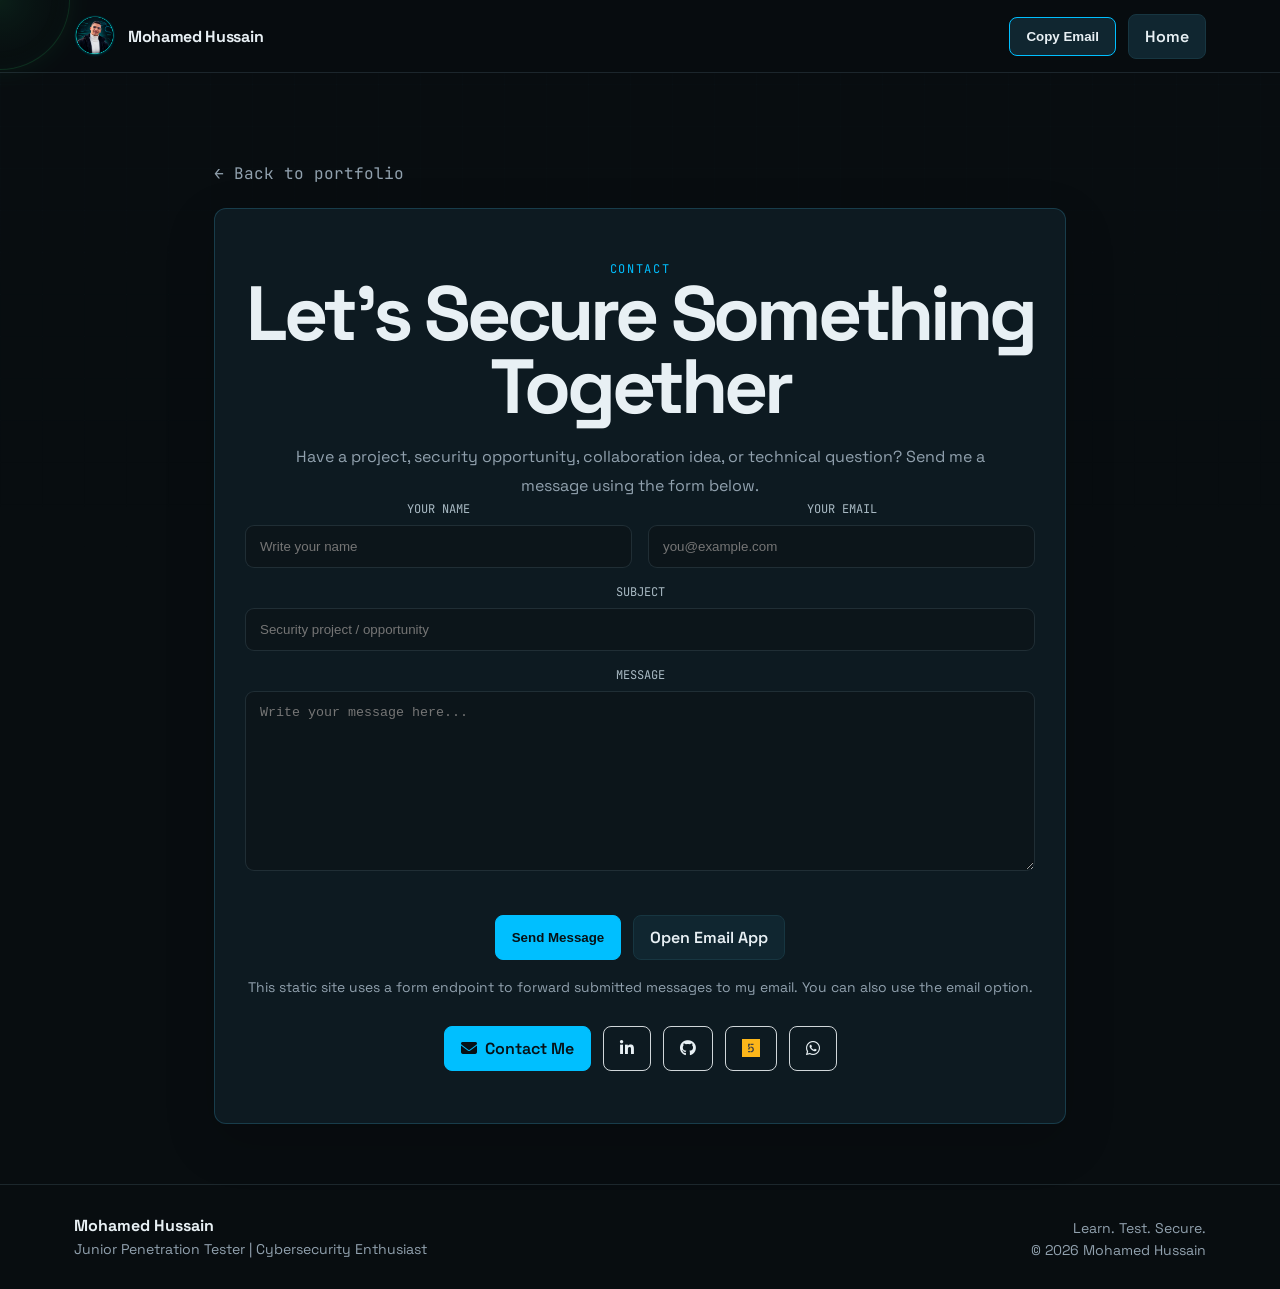
==== contact.html @ 7e2ba920 "Upgrade portfolio content and add some important and great features" ====
<!doctype html>
<html lang="en">
  <head>
    <meta charset="UTF-8" />
    <meta name="viewport" content="width=device-width, initial-scale=1.0" />
    <title>Mohamed Hussain | Contact</title>
    <link rel="preconnect" href="https://fonts.googleapis.com" />
    <link rel="preconnect" href="https://fonts.gstatic.com" crossorigin />
    <link
      href="https://fonts.googleapis.com/css2?family=JetBrains+Mono:wght@400;500;600&family=Space+Grotesk:wght@400;500;600;700&display=swap"
      rel="stylesheet"
    />
    <link
      rel="stylesheet"
      href="https://cdnjs.cloudflare.com/ajax/libs/font-awesome/6.7.2/css/all.min.css"
    />
    <link
      rel="icon"
      type="image/svg+xml"
      href="assets/images/codespaces-svgrepo-com.svg"
    />
    <link rel="stylesheet" href="style.css" />
  </head>
  <body>
    <header class="site-header">
      <nav class="wrap nav">
        <a href="index.html#home" class="brand">
          <div class="logo">
            <img src="assets/images/Portfolio.png" alt="Mohamed Hussain Logo" />
          </div>
          <span class="brand-name">Mohamed Hussain</span>
        </a>
        <!-- <div class="nav-links">
          <a href="index.html#home">Home</a>
          <a href="index.html#about">About</a>
          <a href="index.html#skills">Skills</a>
          <a href="index.html#methodology">Methodology</a>
          <a href="index.html#projects">Projects</a>
          <a href="index.html#labs">Labs</a>
          <a href="index.html#reports">Reports</a>
        </div> -->
        <div class="nav-actions">
          <button
            class="btn btn-primary"
            id="copy-email"
            data-email="mohamed.hussain.pentester@gmail.com"
            type="button"
          >
            Copy Email
          </button>
          <a
            href="index.html#home"
            class="btn btn-secondary"
            aria-label="Return to home page"
          >
            Home
          </a>
          <button
            class="menu-button"
            id="menu-button"
            type="button"
            aria-label="Open navigation menu"
            aria-expanded="false"
          >
            ☰
          </button>
        </div>
      </nav>
      <div class="mobile-menu" id="mobile-menu">
        <div class="wrap">
          <a href="index.html#home">Home</a>
          <a href="index.html#about">About</a>
          <a href="index.html#skills">Skills</a>
          <a href="index.html#methodology">Methodology</a>
          <a href="index.html#projects">Projects</a>
          <a href="index.html#labs">Labs</a>
          <a href="index.html#reports">Reports</a>
        </div>
      </div>
    </header>
    <main>
      <section class="contact-hero">
        <div class="wrap contact-wrap">
          <a class="back-link mono" href="index.html">← Back to portfolio</a>
          <div class="panel contact-panel reveal">
            <p class="eyebrow">Contact</p>
            <h1>Let’s Secure Something Together</h1>
            <p>
              Have a project, security opportunity, collaboration idea, or
              technical question? Send me a message using the form below.
            </p>
            <form
              class="contact-form"
              action="https://formsubmit.co/mohamed.hussain.pentester@gmail.com"
              method="POST"
            >
              <input
                type="hidden"
                name="_subject"
                value="New message from Mohamed Hussain Portfolio"
              />

              <input type="hidden" name="_template" value="table" />

              <input type="hidden" name="_captcha" value="false" />

              <input
                type="hidden"
                name="_next"
                value="https://mohamed-hussain-pentester.github.io/Mohamed-Hussain-Porfolio/thank-you.html"
              />

              <div class="form-row">
                <div class="field">
                  <label for="name">YOUR NAME</label>
                  <input
                    id="name"
                    name="name"
                    type="text"
                    placeholder="Write your name"
                    required
                    autocomplete="name"
                  />
                </div>
                <div class="field">
                  <label for="email">YOUR EMAIL</label>
                  <input
                    id="email"
                    name="email"
                    type="email"
                    placeholder="you@example.com"
                    required
                    autocomplete="email"
                  />
                </div>
              </div>
              <div class="field">
                <label for="subject">SUBJECT</label>
                <input
                  id="subject"
                  name="subject"
                  type="text"
                  placeholder="Security project / opportunity"
                  required
                />
              </div>
              <div class="field">
                <label for="message">MESSAGE</label>
                <textarea
                  id="message"
                  name="message"
                  placeholder="Write your message here..."
                  required
                ></textarea>
              </div>
              <div class="button-row center">
                <button class="btn btn-primary" type="submit">
                  Send Message
                </button>
                <a
                  class="btn btn-secondary"
                  href="mailto:mohamed.hussain.pentester@gmail.com"
                >
                  Open Email App
                </a>
              </div>
              <p class="form-note">
                This static site uses a form endpoint to forward submitted
                messages to my email. You can also use the email option.
              </p>
            </form>
            <div class="button-row center">
              <a
                href="contact.html"
                class="btn btn-primary"
                aria-label="Contact Me"
              >
                <i class="fa-solid fa-envelope"></i> Contact Me
              </a>
              <a
                href="https://www.linkedin.com/in/mohamed-hussain-pentester/"
                target="_blank"
                rel="noopener noreferrer"
                class="btn btn-outline"
                aria-label="LinkedIn"
                title="LinkedIn"
              >
                <i class="fa-brands fa-linkedin-in"></i>
              </a>
              <a
                href="https://github.com/mohamed-hussain-pentester"
                target="_blank"
                rel="noopener noreferrer"
                class="btn btn-outline"
                aria-label="GitHub"
                title="GitHub"
              >
                <i class="fa-brands fa-github"></i>
              </a>
              <a
                href="https://khamsat.com/user/mohamed_hussain_soc"
                target="_blank"
                rel="noopener noreferrer"
                class="btn btn-outline"
                aria-label="Khamsat"
                title="Khamsat"
              >
                <img
                  src="assets/images/khamsat.svg"
                  alt="Khamsat"
                  class="social-icon"
                />
              </a>
              <a
                href="https://wa.me/+201221702558"
                target="_blank"
                rel="noopener noreferrer"
                class="btn btn-outline"
                aria-label="WhatsApp"
                title="WhatsApp"
              >
                <i class="fa-brands fa-whatsapp"></i>
              </a>
            </div>
          </div>
        </div>
      </section>
    </main>
    <footer>
      <div class="wrap footer-content">
        <div>
          <strong>Mohamed Hussain</strong>
          <span>Junior Penetration Tester | Cybersecurity Enthusiast</span>
        </div>
        <div class="footer-right">
          <span>Learn. Test. Secure.</span>
          <span>© 2026 Mohamed Hussain</span>
        </div>
      </div>
    </footer>
    <div class="mouse-glow"></div>
    <div id="toast" class="hidden">Email copied to clipboard</div>
    <script src="script.js"></script>
  </body>
</html>
---- style.css ----
/*===============*
  Start of File
*===============*/

:root {
  --ink: #e8f0f4;
  --muted: #91a1ae;
  --line: rgba(150, 190, 205, 0.15);
  --panel: #10191f;
  --green: #75d5a5;
  --bg: #080d10;
  --bg2: #0b1217;
  --cyan: #00bfff;
  --cyan-dark: #0099cc;
  --dark-bg: #0a0e27;
  --text-light: #e0e0e0;
  --text-muted: #999;

  /* متغيرات الـ PDF والـ CV Viewer */
  --surface: #111827;
  --surface-light: #172033;
  --border: #23304a;
  --text: #f8fafc;
  --accent: #22c55e;
  --accent-hover: #16a34a;
}

* {
  margin: 0;
  padding: 0;
  box-sizing: border-box;
}

html {
  scroll-behavior: smooth;
  scroll-padding-top: 88px;
}

body {
  background: var(--bg);
  color: var(--ink);
  font-family: "Space Grotesk", Arial, Helvetica, sans-serif;
  min-height: 100vh;
  overflow-x: hidden;
}

body::before {
  content: "";
  position: fixed;
  inset: 0;
  pointer-events: none;
  opacity: 0.32;
  background-image:
    linear-gradient(rgba(109, 172, 194, 0.055) 1px, transparent 1px),
    linear-gradient(90deg, rgba(109, 172, 194, 0.055) 1px, transparent 1px);
  background-size: 42px 42px;
  mask-image: linear-gradient(to bottom, black, transparent 75%);
  z-index: -1;
}

a {
  color: inherit;
  text-decoration: none;
}

.wrap {
  width: 100%;
  max-width: 1180px;
  margin: 0 auto;
  padding: 0 24px;
}

.mono {
  font-family: "JetBrains Mono", monospace;
}

.cyan {
  color: var(--cyan);
}

.muted {
  color: var(--muted);
}

/* =================================
   NAVBAR & HEADER
================================= */

.site-header {
  position: sticky;
  top: 0;
  z-index: 1000;
  background: rgba(8, 13, 16, 0.83);
  backdrop-filter: blur(15px);
  border-bottom: 1px solid var(--line);
}

.nav {
  min-height: 72px;
  display: flex;
  align-items: center;
  justify-content: space-between;
  gap: 16px;
}

.brand {
  display: flex;
  align-items: center;
  gap: 12px;
  text-decoration: none;
  white-space: nowrap;
}

.logo {
  width: 42px;
  height: 42px;
  border-radius: 50%;
  overflow: hidden;
  flex-shrink: 0;
}

.logo img {
  width: 100%;
  height: 100%;
  object-fit: cover;
  display: block;
}

.brand-name {
  font-weight: 700;
  letter-spacing: -0.02em;
}

.nav-links {
  display: flex;
  align-items: center;
  gap: 24px;
  color: var(--muted);
  font-size: 0.92rem;
}

.nav-links a {
  text-decoration: none;
  transition: color 0.2s ease;
}

.nav-links a:hover {
  color: var(--cyan);
}

.nav-actions {
  display: flex;
  align-items: center;
  gap: 12px;
}

/* =================================
   BUTTONS
================================= */

.btn {
  display: inline-flex;
  align-items: center;
  justify-content: center;
  gap: 8px;
  border: 1px solid transparent;
  border-radius: 8px;
  padding: 11px 16px;
  text-decoration: none;
  font-weight: 600;
  cursor: pointer;
  transition:
    background 0.2s ease,
    border-color 0.2s ease,
    transform 0.2s ease;
}

.btn:hover {
  transform: translateY(-2px);
}

.btn-primary {
  background: var(--cyan);
  color: #061116;
  border-color: var(--cyan);
}

.btn-primary:hover {
  background: var(--cyan-dark);
}

.btn-secondary {
  background: #102630;
  color: var(--ink);
  border-color: #173641;
}

.btn-outline {
  background: transparent;
  color: var(--ink);
  border-color: #d1d7da;
}

.btn-outline:hover,
.btn-secondary:hover {
  border-color: rgba(72, 199, 242, 0.6);
}

/* =================================
   MOBILE MENUS (Including all possible class names)
================================= */

.menu-button,
.mobile-menu-button {
  display: none;
  background: transparent;
  color: var(--ink);
  border: 1px solid #33434b;
  border-radius: 8px;
  padding: 8px 11px;
  font-size: 18px;
  cursor: pointer;
}

.mobile-menu {
  display: none;
  border-top: 1px solid var(--line);
  background: var(--surface);
}

.mobile-menu.open {
  display: block;
}

.mobile-menu .wrap {
  display: grid;
  gap: 12px;
  padding: 14px 24px 18px;
}

.mobile-menu-inner {
  padding: 15px 0;
  display: flex;
  flex-direction: column;
  gap: 4px;
}

.mobile-menu a,
.mobile-menu-inner a {
  text-decoration: none;
  color: var(--muted);
  padding: 12px;
  border-radius: 8px;
}

.mobile-menu a:hover,
.mobile-menu-inner a:hover {
  background: var(--surface-light);
  color: var(--text);
}

/* =================================
   CV TOOLBAR & PDF VIEWER
================================= */

.cv-toolbar {
  min-height: 70px;
  padding: 12px 20px;
  display: flex;
  align-items: center;
  justify-content: center;
  gap: 10px;
  border-bottom: 1px solid var(--border);
  background: var(--bg);
  position: sticky;
  top: 72px;
  z-index: 900;
}

.viewer-container {
  width: 100%;
  min-height: calc(100vh - 142px);
  padding: 30px 20px;
  display: flex;
  justify-content: center;
  overflow-y: auto;
}

#pdf-container {
  width: 100%;
  max-width: 950px;
  display: flex;
  flex-direction: column;
  align-items: center;
  gap: 25px;
}

.pdf-page {
  background: white;
  max-width: 100%;
  height: auto;
  display: block;
  box-shadow:
    0 10px 30px rgba(0, 0, 0, 0.35),
    0 2px 8px rgba(0, 0, 0, 0.2);
}

/* =================================
   LOADING & ERROR STATES
================================= */

#loading {
  color: var(--muted);
  margin-top: 60px;
  font-size: 16px;
}

#error {
  display: none;
  max-width: 600px;
  margin: 60px auto;
  padding: 25px;
  border: 1px solid #7f1d1d;
  border-radius: 12px;
  background: #1f1111;
  text-align: center;
  line-height: 1.7;
}

#error strong {
  display: block;
  margin-bottom: 8px;
}

/* =================================
   HERO & SECTIONS
================================= */

.hero {
  padding-top: 60px;
  padding-bottom: 92px;
}

.hero-grid {
  display: grid;
  grid-template-columns: 1.08fr 0.92fr;
  gap: 52px;
  align-items: center;
}

.eyebrow {
  color: var(--cyan);
  letter-spacing: 0.14em;
  text-transform: uppercase;
  font-family: "JetBrains Mono", monospace;
  font-size: 0.75rem;
}

h1,
h2,
h3,
p {
  margin-top: 0;
}

h1 {
  font-size: clamp(3rem, 6vw, 5.4rem);
  line-height: 0.95;
  letter-spacing: -0.055em;
  margin-bottom: 20px;
}

h2 {
  font-size: clamp(2rem, 4vw, 3rem);
  line-height: 1;
  letter-spacing: -0.045em;
  margin: 10px 0 22px;
}

h3 {
  font-size: 1.18rem;
  margin-bottom: 11px;
}

.hero-title {
  font-size: 1.55rem;
  font-weight: 600;
  color: var(--cyan);
  margin-bottom: 14px;
}

.hero-specialty {
  font-family: "JetBrains Mono", monospace;
  color: #dce5ea;
  line-height: 1.65;
  max-width: 700px;
}

.hero-description {
  max-width: 700px;
  color: var(--muted);
  font-size: 1.08rem;
  line-height: 1.8;
  margin-bottom: 30px;
}

.button-row {
  display: flex;
  flex-wrap: wrap;
  gap: 12px;
}

.button-row.center {
  justify-content: center;
}

/* =================================
   TERMINAL
================================= */

.terminal {
  background: linear-gradient(
    145deg,
    rgba(18, 29, 36, 0.94),
    rgba(11, 18, 23, 0.86)
  );
  border: 1px solid var(--line);
  box-shadow: 0 18px 50px rgba(0, 0, 0, 0.18);
  border-radius: 16px;
  overflow: hidden;
}

.terminal-top {
  padding: 15px 18px;
  border-bottom: 1px solid var(--line);
  display: flex;
  justify-content: space-between;
  align-items: center;
  color: #8fa0ad;
  font:
    12px "JetBrains Mono",
    monospace;
}

.window-dots {
  display: flex;
  gap: 8px;
}

.window-dots span {
  width: 10px;
  height: 10px;
  border-radius: 50%;
  display: block;
}

.window-dots span:nth-child(1) {
  background: #d76363;
}
.window-dots span:nth-child(2) {
  background: #d7bd3f;
}
.window-dots span:nth-child(3) {
  background: #56b676;
}

.terminal-body {
  position: relative;

  background:
    radial-gradient(circle at 50% 0%, rgba(34, 197, 94, 0.06), transparent 45%),
    #070b12;

  border-top: 1px solid rgba(148, 163, 184, 0.08);

  overflow: hidden;
}

/* =========================================
   TERMINAL SCREEN
========================================= */

.terminal-screen {
  position: relative;

  min-height: 330px;

  padding: 22px 24px;

  font-family: "JetBrains Mono", "Fira Code", Consolas, monospace;

  font-size: 13px;

  line-height: 1.8;

  overflow: hidden;
}

/* =========================================
   SCANLINES
========================================= */

.terminal-screen::before {
  content: "";

  position: absolute;

  inset: 0;

  pointer-events: none;

  background: repeating-linear-gradient(
    to bottom,
    transparent 0px,
    transparent 3px,
    rgba(255, 255, 255, 0.012) 4px
  );

  opacity: 0.35;
}

/* =========================================
   SUBTLE TERMINAL GLOW
========================================= */

.terminal-screen::after {
  content: "";

  position: absolute;

  width: 250px;
  height: 250px;

  top: -150px;
  left: 50%;

  transform: translateX(-50%);

  background: rgba(34, 197, 94, 0.06);

  filter: blur(70px);

  pointer-events: none;
}

/* =========================================
   TERMINAL LINE
========================================= */

.terminal-line {
  position: relative;

  z-index: 2;

  display: flex;

  align-items: flex-start;

  flex-wrap: wrap;

  min-height: 26px;

  margin-bottom: 5px;
}

/* =========================================
   PROMPT
========================================= */

.prompt {
  color: #22c55e;

  font-weight: 600;

  margin-right: 9px;

  white-space: nowrap;
}

/* =========================================
   COMMAND
========================================= */

.typing-text {
  color: #67e8f9;

  font-weight: 500;

  letter-spacing: 0.1px;
}

/* =========================================
   TYPING CURSOR
========================================= */

.typing-cursor {
  color: #22c55e;

  margin-left: 3px;

  font-weight: 700;

  animation: cursorBlink 0.8s steps(1) infinite;
}

@keyframes cursorBlink {
  0%,
  50% {
    opacity: 1;
  }

  51%,
  100% {
    opacity: 0;
  }
}

/* =========================================
   OUTPUT
========================================= */

.terminal-output {
  position: relative;

  z-index: 2;

  color: #cbd5e1;

  margin: 0 0 14px 0;

  padding-left: 0;

  white-space: pre-wrap;

  opacity: 0;

  transform: translateY(4px);

  animation: outputAppear 0.35s ease forwards;
}

@keyframes outputAppear {
  from {
    opacity: 0;
    transform: translateY(4px);
  }

  to {
    opacity: 1;
    transform: translateY(0);
  }
}

/* =========================================
   OUTPUT SUCCESS
========================================= */

.output-success {
  color: #86efac;
}

/* =========================================
   OUTPUT INFO
========================================= */

.output-info {
  color: #94a3b8;
}

/* =========================================
   OUTPUT WARNING
========================================= */

.output-warning {
  color: #facc15;
}

/* =========================================
   SECURITY TAGS
========================================= */

.terminal-tag {
  display: inline-block;

  padding: 2px 8px;

  margin: 2px 5px 2px 0;

  border: 1px solid rgba(34, 197, 94, 0.25);

  border-radius: 5px;

  background: rgba(34, 197, 94, 0.05);

  color: #86efac;

  font-size: 12px;
}

/* =========================================
   TERMINAL SEPARATOR
========================================= */

.terminal-separator {
  position: relative;

  z-index: 2;

  height: 1px;

  margin: 10px 0 13px;

  background: linear-gradient(
    90deg,
    transparent,
    rgba(148, 163, 184, 0.15),
    transparent
  );
}

/* =========================================
   STATUS
========================================= */

.terminal-status {
  display: flex;

  align-items: center;

  gap: 12px;

  color: #94a3b8;
}

.terminal-status-label {
  color: #64748b;

  font-size: 12px;

  letter-spacing: 1px;
}

.terminal-status-value {
  display: inline-flex;

  align-items: center;

  gap: 7px;

  color: #86efac;

  font-size: 12px;
}

.terminal-status-value::before {
  content: "";

  width: 7px;
  height: 7px;

  border-radius: 50%;

  background: #22c55e;

  box-shadow: 0 0 8px rgba(34, 197, 94, 0.8);

  animation: statusPulse 1.6s ease-in-out infinite;
}

@keyframes statusPulse {
  0%,
  100% {
    opacity: 1;
    transform: scale(1);
  }

  50% {
    opacity: 0.45;
    transform: scale(0.8);
  }
}

/* =========================================
   COMMAND READY
========================================= */

.terminal-ready {
  color: #22c55e;

  animation: readyAppear 0.4s ease forwards;
}

@keyframes readyAppear {
  from {
    opacity: 0;
  }

  to {
    opacity: 1;
  }
}

/* =========================================
   MOBILE
========================================= */

@media (max-width: 700px) {
  .terminal-screen {
    padding: 18px 15px;

    font-size: 12px;

    line-height: 1.7;
  }

  .prompt {
    margin-right: 6px;
  }
}

/* =================================
   STATS & SECTIONS
================================= */

.quick-stats {
  border-top: 1px solid var(--line);
  border-bottom: 1px solid var(--line);
  background: rgba(11, 18, 23, 0.8);
}

.stats-grid {
  display: grid;
  grid-template-columns: repeat(4, 1fr);
}

.stats-grid div {
  padding: 28px 0 28px 20px;
  border-right: 1px solid var(--line);
}

.stats-grid div:first-child {
  padding-left: 0;
}

.stats-grid div:last-child {
  border-right: 0;
}

.stats-grid strong,
.stats-grid span {
  display: block;
}

.stats-grid strong {
  margin-bottom: 4px;
}

.stats-grid span {
  font:
    13px "JetBrains Mono",
    monospace;
  color: var(--muted);
}

.section {
  padding: 70px 0;
  border-top: 1px solid var(--line);
  scroll-margin-top: -15px;
}

.section-muted {
  background: rgba(11, 18, 23, 0.7);
}

.two-column {
  display: grid;
  grid-template-columns: 0.85fr 1.15fr;
  gap: 56px;
}

.large-copy {
  color: var(--muted);
  font-size: 1.05rem;
  line-height: 1.85;
}

.panel {
  background: linear-gradient(
    145deg,
    rgba(18, 29, 36, 0.94),
    rgba(11, 18, 23, 0.86)
  );
  border: 1px solid var(--line);
  box-shadow: 0 18px 50px rgba(0, 0, 0, 0.18);
  border-radius: 12px;
}

.card {
  transition:
    transform 0.28s ease,
    border-color 0.28s ease,
    box-shadow 0.28s ease;
  padding: 24px;
}

.card:hover {
  transform: translateY(-5px);
  border-color: rgba(72, 199, 242, 0.48);
  box-shadow: 0 20px 45px rgba(0, 0, 0, 0.23);
}

.cycle {
  margin-top: 26px;
  padding: 20px;
}

.cycle p:last-child {
  margin-bottom: 0;
}
/* =================================
  Certificate CARDS 
================================= */
.cards {
  display: grid;
  gap: 16px;
}

.cards.two {
  grid-template-columns: repeat(2, 1fr);
}

.cards.three {
  grid-template-columns: repeat(3, 1fr);
}

.cards.four {
  grid-template-columns: repeat(4, 1fr);
}

.card p {
  color: var(--muted);
  line-height: 1.7;
  font-size: 0.94rem;
}

.icon {
  font-size: 1.5rem;
  color: var(--cyan);
  margin-bottom: 18px;
}

.section-intro {
  margin-bottom: 34px;
}

.section-intro.max {
  max-width: 760px;
}

.section-head {
  display: flex;
  align-items: flex-end;
  justify-content: space-between;
  gap: 22px;
  margin-bottom: 34px;
}

.filters {
  display: flex;
  flex-wrap: wrap;
  gap: 8px;
}

.filter {
  background: transparent;
  color: var(--muted);
  border: 1px solid #33434b;
  border-radius: 7px;
  padding: 9px 12px;
  cursor: pointer;
}

.filter.active {
  color: #061116;
  background: var(--cyan);
  border-color: var(--cyan);
}

.skill-card h3 {
  color: var(--cyan);
}

.skill-card p {
  min-height: 76px;
}

.method-grid {
  display: grid;
  grid-template-columns: repeat(4, 1fr);
  gap: 16px;
}

.method-step {
  position: relative;
  padding: 20px;
}

.method-step span {
  font:
    12px "JetBrains Mono",
    monospace;
  color: var(--cyan);
}

.method-step h3 {
  margin-top: 10px;
}

.method-step p {
  color: var(--muted);
  font-size: 0.9rem;
  line-height: 1.6;
  margin-bottom: 0;
}

.method-flow {
  color: #b9e7f7;
  text-align: center;
  margin: 28px 0 0;
}

.project-meta {
  display: flex;
  justify-content: space-between;
  gap: 16px;
  font:
    12px "JetBrains Mono",
    monospace;
  color: var(--cyan);
  margin-bottom: 20px;
}

.tag {
  border: 1px solid rgba(214, 173, 70, 0.4);
  color: #f1d38b;
  border-radius: 999px;
  padding: 5px 9px;
}

.blue-tag {
  border-color: rgba(90, 155, 255, 0.4);
  color: #9fc4ff;
}

.project h3 {
  font-size: 1.3rem;
}

.project-problem {
  color: #d7f1fb !important;
}

.tech {
  color: #c8d5db !important;
  font-size: 0.82rem !important;
  margin-top: 18px;
}

.path {
  color: #d8e2e7;
  line-height: 1.8;
}

.tagline {
  color: #f1d38b;
}

.certificate-card .button-row {
  margin-top: 12px;
}

.disabled-link {
  opacity: 0.48;
  cursor: not-allowed;
}

/* =================================
   CONTACT & FOOTER
================================= */

.contact-panel {
  text-align: center;
  padding: 52px 30px;
  background: #0d1a21;
  border-color: rgba(72, 199, 242, 0.2);
}

.contact-panel > p:not(.eyebrow) {
  max-width: 720px;
  margin: 0 auto;
  color: var(--muted);
  line-height: 1.8;
}

.contact-panel .button-row {
  margin-top: 28px;
}

footer {
  border-top: 1px solid var(--line);
  padding: 30px 0;
}

.footer-content {
  display: flex;
  justify-content: space-between;
  gap: 24px;
  align-items: center;
}

.footer-content strong,
.footer-content span {
  display: block;
}

.footer-content span {
  color: var(--muted);
  font-size: 0.88rem;
  margin-top: 4px;
}

.footer-right {
  text-align: right;
}

/* =================================
   REVEAL & MODAL & TOAST
================================= */

.reveal {
  opacity: 0;
  transform: translateY(18px);
  transition:
    opacity 0.65s ease,
    transform 0.65s ease;
}

.reveal.visible {
  opacity: 1;
  transform: none;
}

.modal {
  position: fixed;
  inset: 0;
  display: none;
  z-index: 100;
}

.modal.open {
  display: block;
}

.modal-backdrop {
  position: absolute;
  inset: 0;
  background: rgba(0, 0, 0, 0.76);
}

.modal-dialog {
  position: absolute;
  inset: 5% 5%;
  background: #0b1217;
  border: 1px solid var(--line);
  border-radius: 14px;
  overflow: hidden;
  box-shadow: 0 24px 80px rgba(0, 0, 0, 0.4);
}

.modal-dialog iframe {
  width: 100%;
  height: 100%;
  border: 0;
  background: white;
}

.modal-close {
  position: absolute;
  top: 10px;
  right: 12px;
  z-index: 2;
  border: 1px solid #41515a;
  background: #10191f;
  color: white;
  border-radius: 8px;
  width: 38px;
  height: 38px;
  font-size: 25px;
  cursor: pointer;
}

.modal-cert-img {
  width: 100%;
  height: auto;
  max-width: 100%;
  max-height: 80vh;
  object-fit: contain;
  display: block;
  margin: 0 auto;
}

.modal-content {
  overflow: hidden !important;
  max-width: 85vw;
  max-height: 85vh;
  display: flex;
  justify-content: center;
  align-items: center;
}

#toast {
  position: fixed;
  bottom: 2rem;
  left: 50%;
  transform: translateX(-50%);
  z-index: 1000;
  background-color: #102630;
  color: #67e8f9;
  font-size: 0.9rem;
  font-weight: 500;
  padding: 0.75rem 1.5rem;
  border-radius: 9px;
  border: 1px solid rgba(103, 232, 249, 0.4);
  box-shadow: 0 10px 25px -5px rgba(0, 0, 0, 0.5);
  transition: opacity 0.3s ease-in-out;
}

.hidden {
  display: none !important;
}

/* =================================
   CONTACT FORM & EXTRAS
================================= */

.contact-hero {
  padding: 90px 0 60px;
}

.contact-wrap {
  max-width: 900px;
  margin: auto;
}

.contact-form {
  display: grid;
  gap: 16px;
}

.form-row {
  display: grid;
  grid-template-columns: 1fr 1fr;
  gap: 16px;
}

.field {
  display: grid;
  gap: 8px;
}

.field label {
  font:
    12px "JetBrains Mono",
    monospace;
  color: #a9bac4;
}

.field input,
.field textarea {
  width: 100%;
  background: #0c151a;
  color: var(--ink);
  border: 1px solid var(--line);
  border-radius: 9px;
  padding: 13px 14px;
  outline: none;
}

.field input:focus,
.field textarea:focus {
  border-color: rgba(72, 199, 242, 0.7);
  box-shadow: 0 0 0 3px rgba(72, 199, 242, 0.08);
}

.field textarea {
  min-height: 180px;
  resize: vertical;
}

.form-note {
  color: var(--muted);
  font-size: 0.87rem;
  line-height: 1.6;
}

.contact-links {
  display: flex;
  justify-content: center;
  gap: 12px;
  flex-wrap: wrap;
  margin-top: 22px;
}

.back-link {
  display: inline-flex;
  gap: 8px;
  align-items: center;
  text-decoration: none;
  color: var(--muted);
  margin-bottom: 24px;
}

.back-link:hover {
  color: var(--cyan);
}

.cmd-line {
  display: flex;
  gap: 8px;
  margin-bottom: 4px;
}

.prompt {
  color: #a0aec0;
  font-weight: 600;
}

.cmd-output {
  color: #e2e8f0;
  margin-bottom: 12px;
  padding-left: 8px;
}

.focus-list {
  display: flex;
  flex-wrap: wrap;
  gap: 8px;
  margin: 10px 0;
}

.focus-list .tag {
  background: rgba(255, 255, 255, 0.05);
  border: 1px solid rgba(255, 255, 255, 0.1);
  border-radius: 4px;
  padding: 4px 8px;
  font-size: 0.8rem;
  color: #64ffda;
}

.cursor {
  display: inline-block;
  background-color: #64ffda;
  width: 8px;
  animation: blink 1s infinite;
}

@keyframes blink {
  0%,
  100% {
    opacity: 1;
  }
  50% {
    opacity: 0;
  }
}

.pulse-green i {
  display: inline-block;
  width: 8px;
  height: 8px;
  background-color: #10b981;
  border-radius: 50%;
  box-shadow: 0 0 8px #10b981;
  margin-right: 6px;
}

/* =================================
   THANK YOU PAGE
================================= */

.thank-you-page {
  min-height: 100vh;
  display: flex;
  justify-content: center;
  align-items: center;
  padding: 20px;
  background: #0a0a0f;
}

.thank-you-card {
  width: 100%;
  max-width: 600px;
  padding: 50px 40px;
  text-align: center;
  background: rgba(15, 15, 25, 0.95);
  border: 1px solid rgba(0, 255, 200, 0.25);
  border-radius: 16px;
  box-shadow:
    0 0 30px rgba(0, 255, 200, 0.08),
    inset 0 0 30px rgba(0, 255, 200, 0.02);
  backdrop-filter: blur(10px);
}

.success-icon {
  width: 80px;
  height: 80px;
  margin: 0 auto 25px;
  display: flex;
  align-items: center;
  justify-content: center;
  border: 2px solid #00ffc8;
  border-radius: 50%;
  color: #00ffc8;
  font-size: 42px;
  font-weight: bold;
  box-shadow:
    0 0 15px rgba(0, 255, 200, 0.25),
    0 0 40px rgba(0, 255, 200, 0.08);
}

.thank-you-card h1 {
  margin-bottom: 15px;
  color: #ffffff;
  font-size: 32px;
  font-weight: 700;
}

.thank-you-card p {
  margin: 10px 0;
  color: #a0a0b0;
  font-size: 16px;
  line-height: 1.7;
}

.redirect-text {
  margin-top: 25px !important;
  color: #777785 !important;
  font-size: 14px !important;
}

#countdown {
  color: #00ffc8;
  font-weight: 700;
}

.back-btn {
  display: inline-block;
  margin-top: 25px;
  padding: 12px 25px;
  color: #00ffc8;
  text-decoration: none;
  border: 1px solid #00ffc8;
  border-radius: 8px;
  transition: all 0.3s ease;
}

.back-btn:hover {
  background: #00ffc8;
  color: #0a0a0f;
  box-shadow: 0 0 20px rgba(0, 255, 200, 0.3);
}

/* =================================
   PROFILE IMAGE CONTAINER
================================= */

.profile-image-container {
  display: flex;
  align-items: center;
  justify-content: center;
  grid-column: 1 / 2;
  order: -1;
}

.image-frame {
  position: relative;
  width: 100%;
  max-width: 350px;
  aspect-ratio: 1 / 1.2;
  padding: 2px;
  background: linear-gradient(135deg, var(--cyan), var(--cyan-dark));
  clip-path: polygon(
    0% 10%,
    10% 0%,
    90% 0%,
    100% 10%,
    100% 90%,
    90% 100%,
    10% 100%,
    0% 90%
  );
}

.profile-img {
  width: 100%;
  height: 100%;
  object-fit: cover;
  display: block;
  background: var(--dark-bg);
  clip-path: polygon(
    0% 10%,
    10% 0%,
    90% 0%,
    100% 10%,
    100% 90%,
    90% 100%,
    10% 100%,
    0% 90%
  );
}

.frame-label {
  position: absolute;
  bottom: -40px;
  left: 0;
  font-size: 0.75rem;
  letter-spacing: 2px;
  color: var(--cyan);
  text-transform: uppercase;
  font-family: "Courier New", monospace;
}

/* =================================
   MEDIA QUERIES (RESPONSIVE)
================================= */

@media (max-width: 1000px) {
  .nav-links {
    display: none;
  }
  .menu-button,
  .mobile-menu-button {
    display: block;
  }
  .nav-cta {
    display: none;
  }
  .hero-grid,
  .two-column {
    grid-template-columns: 1fr;
  }
  .cards.four {
    grid-template-columns: repeat(2, 1fr);
  }
  .method-grid {
    grid-template-columns: repeat(2, 1fr);
  }
}

@media (max-width: 768px) {
  .profile-image-container {
    grid-column: 1 / 2;
    max-width: 250px;
    margin: 0 auto 2rem;
  }
}

@media (max-width: 700px) {
  .wrap {
    padding-left: 16px;
    padding-right: 16px;
  }
  .hero {
    padding-top: 72px;
    padding-bottom: 66px;
  }
  .hero-grid {
    gap: 34px;
  }
  .hero-description {
    font-size: 1rem;
  }
  .terminal-body {
    padding: 20px;
  }
  .stats-grid {
    grid-template-columns: repeat(2, 1fr);
  }
  .stats-grid div {
    padding: 20px 14px;
  }
  .stats-grid div:nth-child(2) {
    border-right: 0;
  }
  .stats-grid div:nth-child(-n + 2) {
    border-bottom: 1px solid var(--line);
  }
  .cards.two,
  .cards.three,
  .cards.four,
  .method-grid {
    grid-template-columns: 1fr;
  }
  .section {
    padding: 72px 0;
  }
  .section-head {
    align-items: flex-start;
    flex-direction: column;
  }
  .footer-content {
    flex-direction: column;
    text-align: center;
  }
  .footer-right {
    text-align: center;
  }
  .brand-name {
    display: none;
  }
  .form-row {
    grid-template-columns: 1fr;
  }
  .modal-dialog {
    inset: 3% 2%;
  }
  .contact-hero {
    padding-top: 64px;
  }
}

@media (max-width: 650px) {
  .wrap {
    width: min(100% - 24px, 1180px);
  }
  .nav {
    min-height: 64px;
  }
  .logo {
    width: 40px;
    height: 40px;
  }
  .nav-actions {
    gap: 7px;
  }
  .nav-actions .btn {
    padding: 8px 11px;
    font-size: 12px;
  }
  .cv-toolbar {
    top: 64px;
    padding: 10px;
    flex-wrap: wrap;
  }
  .viewer-container {
    padding: 15px 7px;
  }
  #pdf-container {
    gap: 15px;
  }
}

@media print {
  body {
    background: #fff;
    color: #111827;
  }
  .site-header,
  footer,
  .filters,
  .button-row,
  .modal,
  .cv-toolbar,
  #loading,
  #error {
    display: none !important;
  }
  body::before {
    display: none;
  }
  .wrap {
    max-width: none;
  }
  .section {
    padding: 28px 0;
    border-color: #d1d5db;
  }
  .panel,
  .terminal,
  .contact-panel {
    background: #fff;
    color: #111827;
    border-color: #d1d5db;
    box-shadow: none;
  }
  .muted,
  .large-copy,
  .card p,
  .hero-description,
  .hero-specialty,
  .stats-grid span {
    color: #374151 !important;
  }
  .reveal {
    opacity: 1 !important;
    transform: none !important;
  }
  .viewer-container {
    padding: 0;
    display: block;
  }
  #pdf-container {
    max-width: none;
    gap: 0;
  }
  .pdf-page {
    box-shadow: none;
    width: 100%;
    max-width: none;
    page-break-after: always;
    break-after: page;
  }
  .pdf-page:last-child {
    page-break-after: auto;
    break-after: auto;
  }
}

/* =================================
   BACK TO TOP
================================= */

.back-to-top {
  position: fixed;
  right: 25px;
  bottom: 25px;

  width: 45px;
  height: 45px;

  display: flex;
  align-items: center;
  justify-content: center;

  border: 1px solid var(--border);
  border-radius: 8px;

  background: var(--surface);
  color: var(--text);

  font-size: 22px;
  font-weight: bold;

  cursor: pointer;

  opacity: 0;
  visibility: hidden;

  transform: translateY(10px);

  transition:
    opacity 0.25s ease,
    visibility 0.25s ease,
    transform 0.25s ease,
    background 0.2s ease;
}

.back-to-top:hover {
  background: var(--accent);
  border-color: var(--accent);

  transform: translateY(0);
}

.back-to-top.show {
  opacity: 1;
  visibility: visible;
}
.back-to-top:hover {
  transform: translateY(5px);
  transition:
    opacity 0.25s ease,
    visibility 0.25s ease,
    transform 0.25s ease,
    background 0.2s ease;
}

@media (max-width: 650px) {
  .back-to-top {
    right: 15px;
    bottom: 15px;

    width: 42px;
    height: 42px;
  }
}
/*===============*
  Contact btns
*===============*/
.contact-buttons {
  display: flex;
  flex-wrap: wrap;
  gap: 12px;
}

.contact-buttons .btn {
  display: inline-flex;
  align-items: center;
  justify-content: center;
  gap: 9px;
}

.contact-buttons i {
  font-size: 17px;
}

.social-icon {
  width: 18px;
  height: 18px;
  object-fit: contain;
}
#copy-email {
  background: #102630;
  color: var(--ink);
  border-color: var(--cyan);
}
/*===============*
  Mouse Glow
*===============*/

.mouse-glow {
  width: 140px;
  height: 140px;

  border: 1px solid rgba(34, 197, 94, 0.18);
  border-radius: 50%;

  background: radial-gradient(
    circle,
    rgba(34, 197, 94, 0.1) 0%,
    rgba(34, 197, 94, 0.04) 35%,
    transparent 70%
  );

  box-shadow:
    0 0 25px rgba(34, 197, 94, 0.08),
    inset 0 0 25px rgba(34, 197, 94, 0.05);

  pointer-events: none;
  position: fixed;
  z-index: 9999;

  transform: translate(-50%, -50%);
  mix-blend-mode: screen;
}

/* ================================
   Certificate Modal
================================ */

.certificate-modal {
  position: fixed;
  inset: 0;
  z-index: 9999;

  display: flex;
  align-items: center;
  justify-content: center;

  padding: 30px;

  opacity: 0;
  visibility: hidden;
  pointer-events: none;

  transition:
    opacity 0.25s ease,
    visibility 0.25s ease;
}

.certificate-modal.active {
  opacity: 1;
  visibility: visible;
  pointer-events: auto;
}

/* Dark background */
.certificate-backdrop {
  position: absolute;
  inset: 0;

  background: rgba(0, 0, 0, 0.85);

  backdrop-filter: blur(6px);
}

/* Modal container */
.certificate-modal-content {
  position: relative;
  z-index: 1;

  width: min(1000px, 95vw);
  max-height: 92vh;

  display: flex;
  justify-content: center;
  align-items: center;

  transform: scale(0.95);
  transition: transform 0.25s ease;
}

.certificate-modal.active .certificate-modal-content {
  transform: scale(1);
}

/* Certificate image */
.certificate-modal-image {
  display: block;

  max-width: 100%;
  max-height: 92vh;

  width: auto;
  height: auto;

  object-fit: contain;

  border-radius: 10px;

  box-shadow: 0 20px 60px rgba(0, 0, 0, 0.5);

  background: #fff;
}

/* Close button */
.certificate-close {
  position: absolute;

  top: -18px;
  right: -18px;

  width: 42px;
  height: 42px;

  border: 1px solid rgba(255, 255, 255, 0.2);
  border-radius: 50%;

  background: rgba(20, 20, 20, 0.95);
  color: #fff;

  font-size: 28px;
  line-height: 1;

  cursor: pointer;

  display: flex;
  align-items: center;
  justify-content: center;

  z-index: 2;

  transition:
    transform 0.2s ease,
    background 0.2s ease;
}

.certificate-close:hover {
  transform: rotate(90deg);
  background: rgba(255, 255, 255, 0.12);
}

/* Mobile */
@media (max-width: 768px) {
  .certificate-modal {
    padding: 15px;
  }

  .certificate-modal-content {
    width: 100%;
    max-height: 90vh;
  }

  .certificate-modal-image {
    max-width: 100%;
    max-height: 85vh;
    border-radius: 6px;
  }

  .certificate-close {
    top: -12px;
    right: -8px;

    width: 36px;
    height: 36px;

    font-size: 24px;
  }
}

/* Prevent page scrolling while modal is open */
body.modal-open {
  overflow: hidden;
}

/* =========================================
   Skills Filter
========================================= */

/* Skills filter */
#skills-grid .skill-card {
  will-change: transform, opacity;
}

#skill-filters .filter {
  transition:
    transform 0.2s ease,
    box-shadow 0.2s ease;
}

#skill-filters .filter:hover {
  transform: translateY(-2px);
}

#skill-filters .filter:active {
  transform: translateY(0);
}

#skill-filters .filter.active {
  transform: translateY(-1px);
}
/*===============*
  End of File
*===============*/
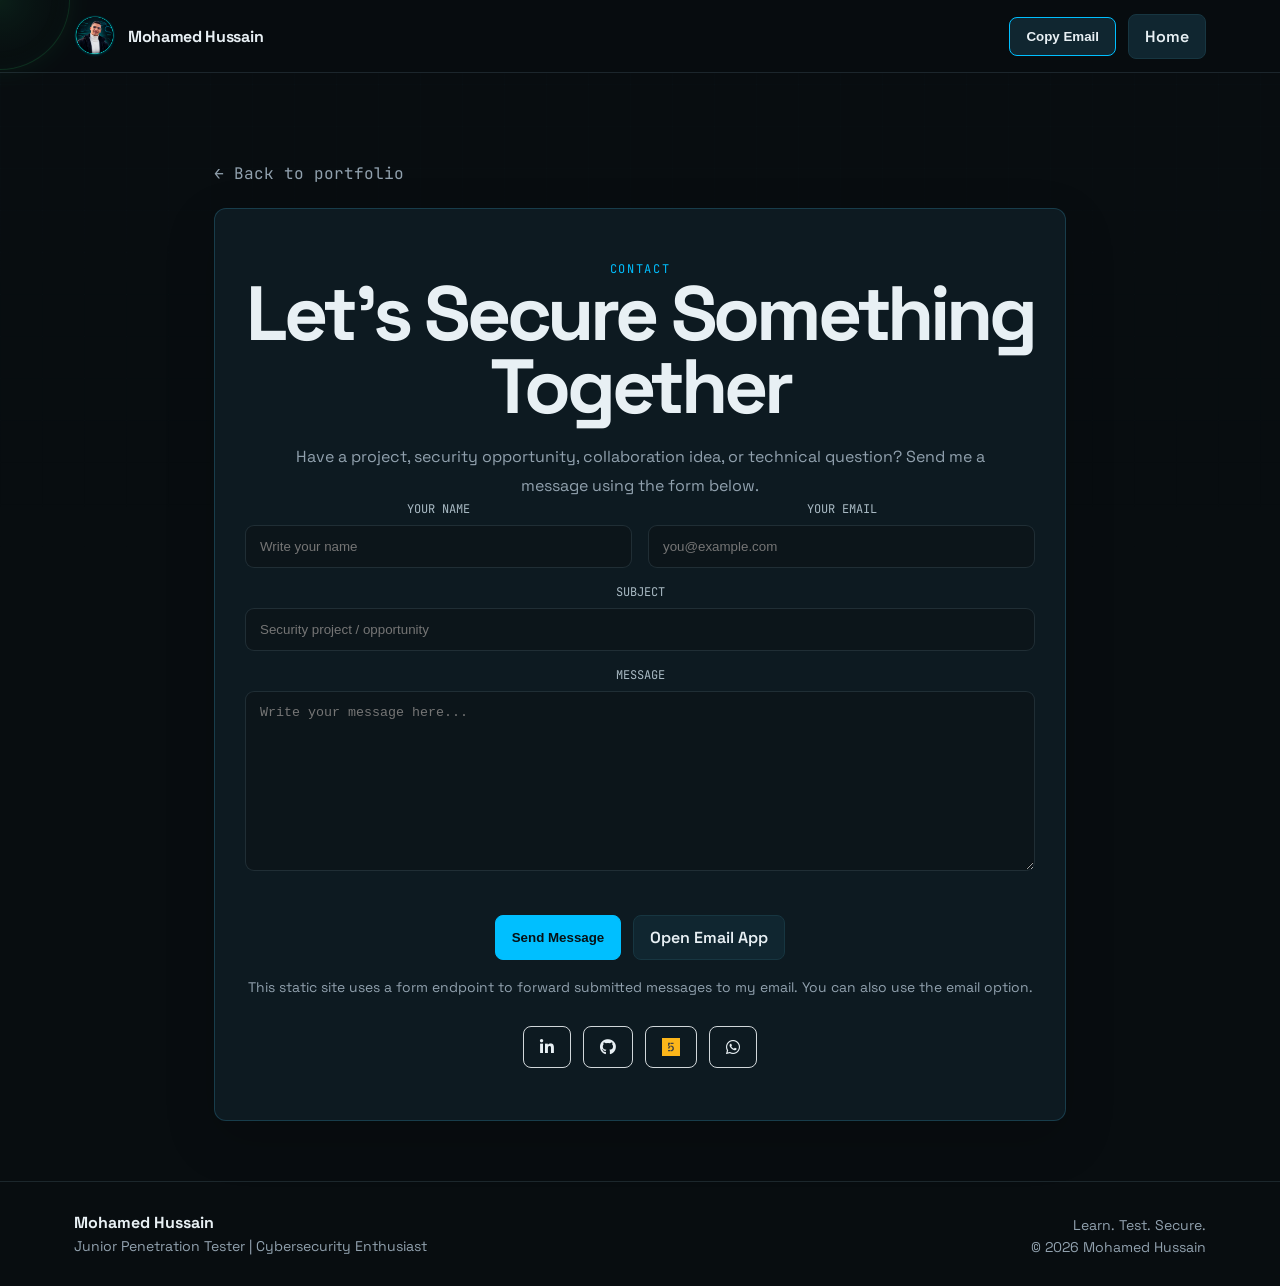
==== commit fa543803: "Update my contact me" ====
--- a/contact.html
+++ b/contact.html
@@ -107,7 +107,7 @@
               <input
                 type="hidden"
                 name="_next"
-                value="https://mohamed-hussain-pentester.github.io/Mohamed-Hussain-Porfolio/thank-you.html"
+                value="https://mohamed-hussain-pentester.github.io/Mohamed-Hussain-Portfolio/thank-you.html"
               />
 
               <div class="form-row">
@@ -171,13 +171,6 @@
             </form>
             <div class="button-row center">
               <a
-                href="contact.html"
-                class="btn btn-primary"
-                aria-label="Contact Me"
-              >
-                <i class="fa-solid fa-envelope"></i> Contact Me
-              </a>
-              <a
                 href="https://www.linkedin.com/in/mohamed-hussain-pentester/"
                 target="_blank"
                 rel="noopener noreferrer"
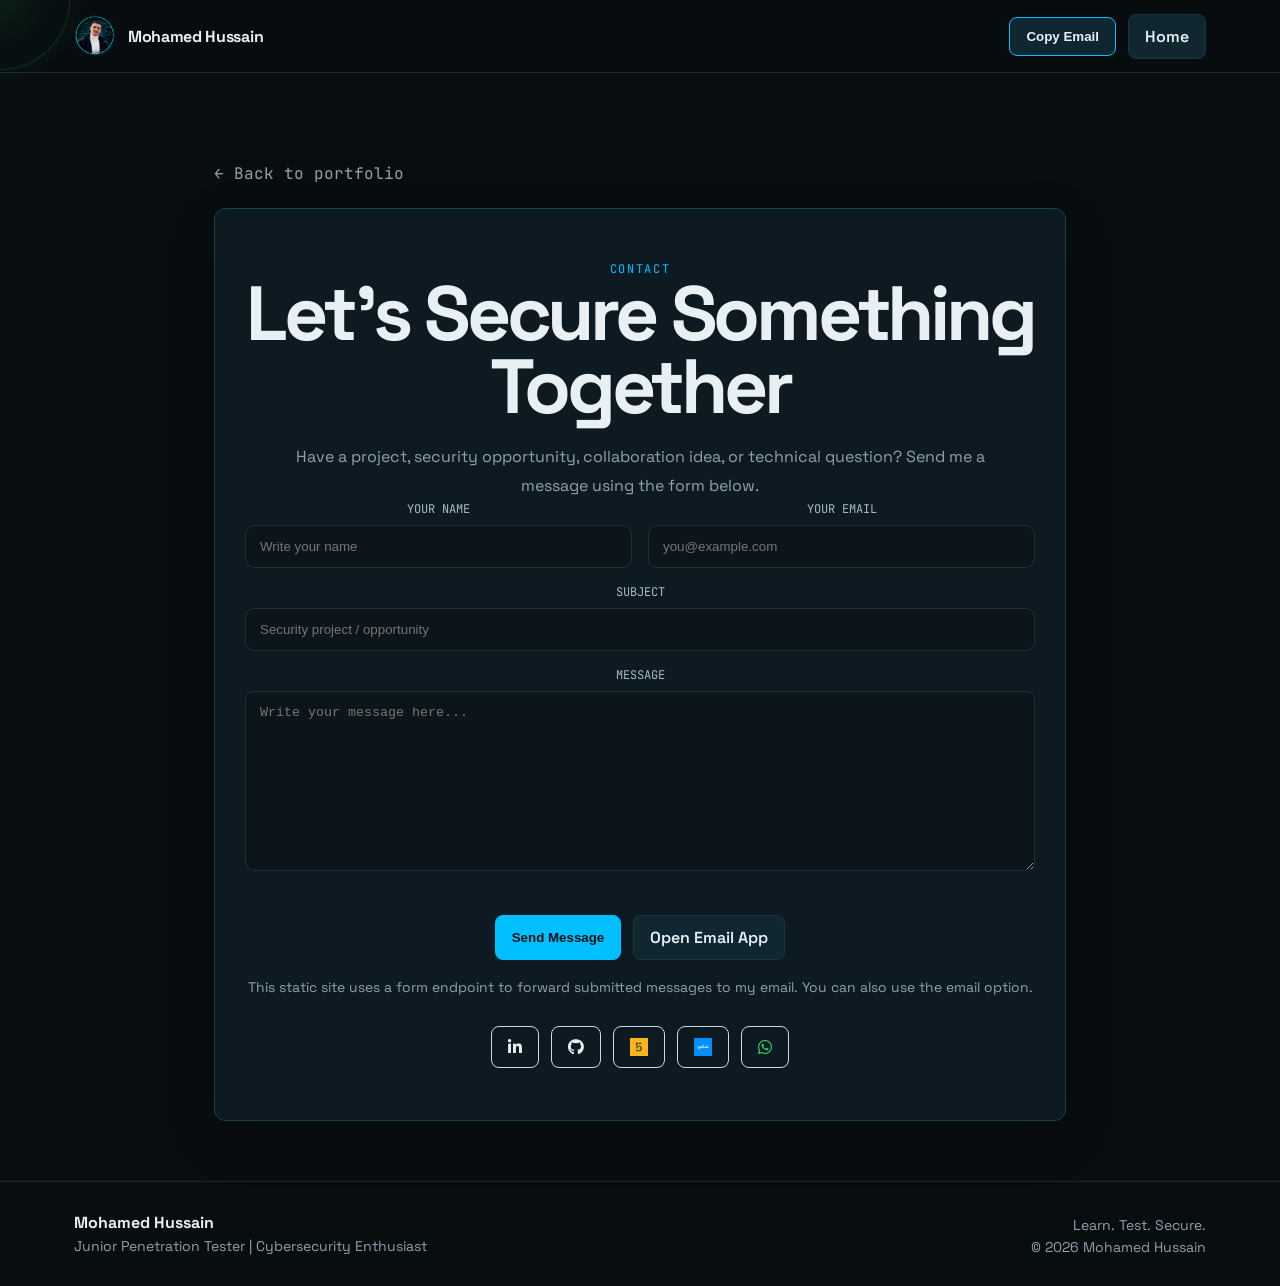
==== commit 6e6283d4: "Update README file add my Nafezly account" ====
--- a/contact.html
+++ b/contact.html
@@ -205,6 +205,20 @@
                 />
               </a>
               <a
+                href="https://nafezly.com/u/mohamed_hussain_soc/services"
+                target="_blank"
+                rel="noopener noreferrer"
+                class="btn btn-outline"
+                aria-label="Nafezly"
+                title="Nafezly"
+              >
+                <img
+                  src="assets/images/nafezly.jpeg"
+                  alt="Nafezly"
+                  class="social-icon"
+                />
+              </a>
+              <a
                 href="https://wa.me/+201221702558"
                 target="_blank"
                 rel="noopener noreferrer"
@@ -212,7 +226,7 @@
                 aria-label="WhatsApp"
                 title="WhatsApp"
               >
-                <i class="fa-brands fa-whatsapp"></i>
+                <i class="fa-brands fa-whatsapp" style="color: #25d366;"></i>
               </a>
             </div>
           </div>
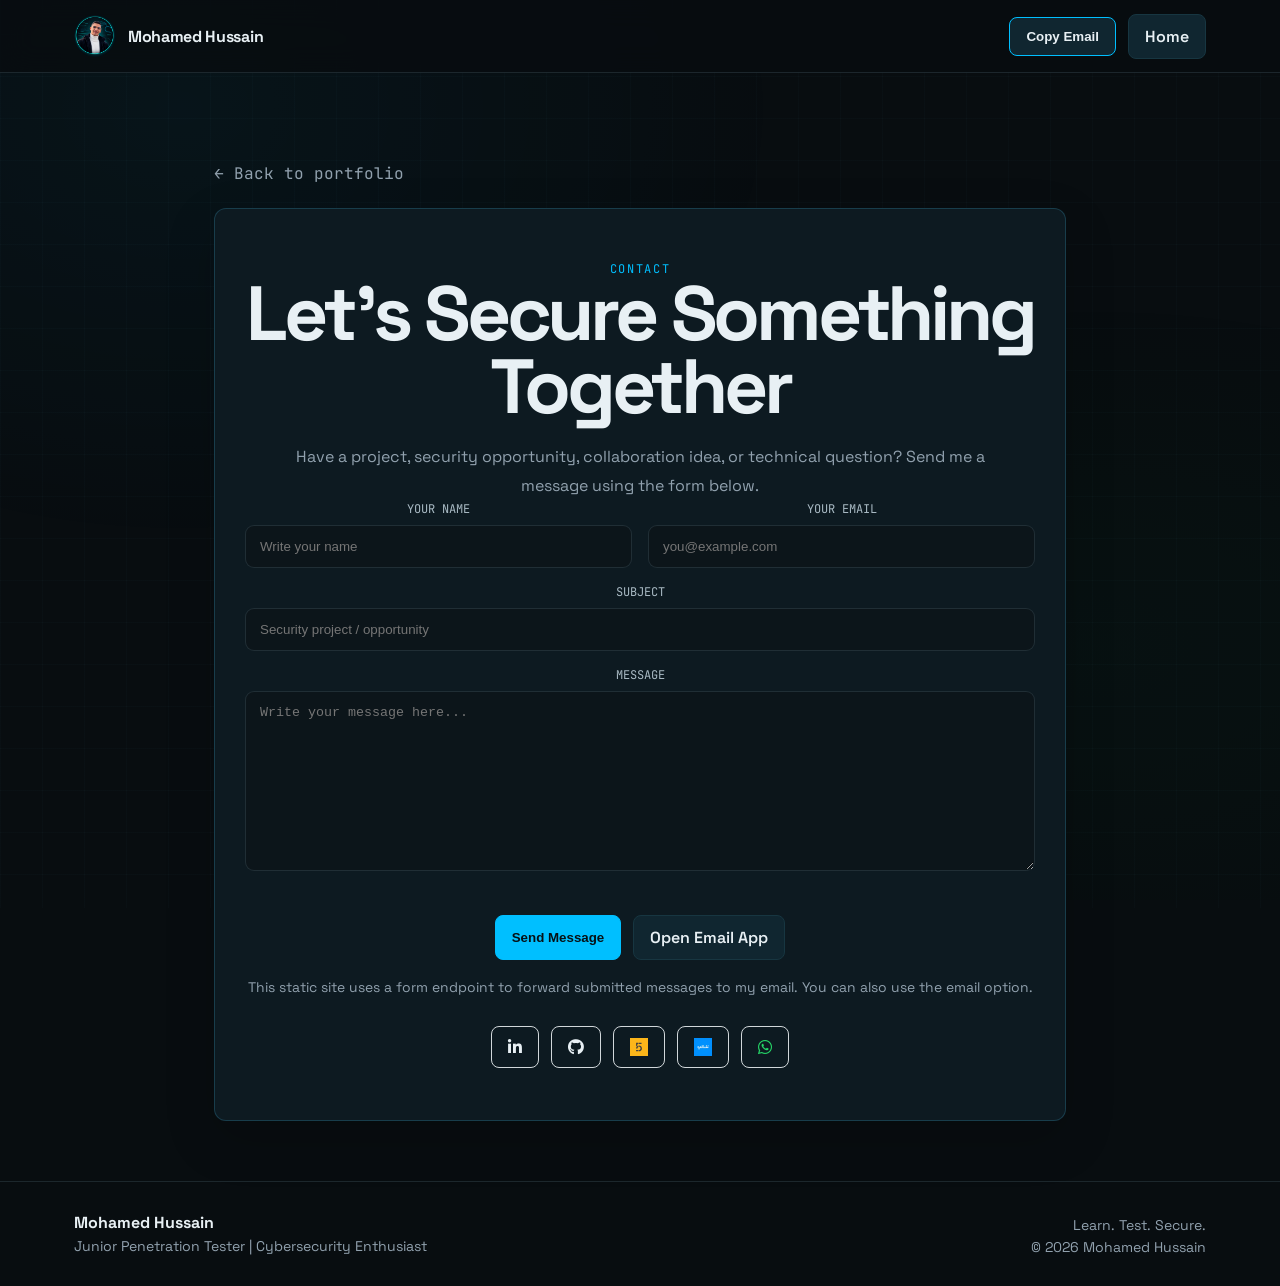
==== commit e17d6420: "Add TryHackMe Progress" ====
--- a/contact.html
+++ b/contact.html
@@ -3,6 +3,10 @@
   <head>
     <meta charset="UTF-8" />
     <meta name="viewport" content="width=device-width, initial-scale=1.0" />
+    <script>
+      document.documentElement.classList.add("page-loading");
+      document.documentElement.dataset.pageLoaderStartedAt = Date.now();
+    </script>
     <title>Mohamed Hussain | Contact</title>
     <link rel="preconnect" href="https://fonts.googleapis.com" />
     <link rel="preconnect" href="https://fonts.gstatic.com" crossorigin />
@@ -22,30 +26,43 @@
     <link rel="stylesheet" href="style.css" />
   </head>
   <body>
+    <div class="page-loader" aria-hidden="false">
+      <div class="cv-loader" role="status" aria-live="polite">
+        <div class="loader-icon" aria-hidden="true">
+          <span class="loader-icon-text">&gt;_</span>
+        </div>
+        <div class="loader-content">
+          <div class="loader-title">
+            <span class="loader-prompt">&gt;</span>
+            LOADING_CONTACT
+            <span class="loader-dots" aria-hidden="true">
+              <span>.</span>
+              <span>.</span>
+              <span>.</span>
+            </span>
+          </div>
+          <p class="loader-status">Preparing contact page...</p>
+          <div class="loader-progress" aria-hidden="true">
+            <div class="loader-progress-bar"></div>
+          </div>
+        </div>
+      </div>
+    </div>
     <header class="site-header">
       <nav class="wrap nav">
         <a href="index.html#home" class="brand">
           <div class="logo">
-            <img src="assets/images/Portfolio.png" alt="Mohamed Hussain Logo" />
+            <img
+              src="assets/images/Portfolio.webp"
+              alt="Mohamed Hussain"
+              loading="lazy"
+              decoding="async"
+            />
           </div>
           <span class="brand-name">Mohamed Hussain</span>
         </a>
-        <!-- <div class="nav-links">
-          <a href="index.html#home">Home</a>
-          <a href="index.html#about">About</a>
-          <a href="index.html#skills">Skills</a>
-          <a href="index.html#methodology">Methodology</a>
-          <a href="index.html#projects">Projects</a>
-          <a href="index.html#labs">Labs</a>
-          <a href="index.html#reports">Reports</a>
-        </div> -->
         <div class="nav-actions">
-          <button
-            class="btn btn-primary"
-            id="copy-email"
-            data-email="mohamed.hussain.pentester@gmail.com"
-            type="button"
-          >
+          <button class="btn btn-primary" id="copy-email" type="button">
             Copy Email
           </button>
           <a
@@ -226,7 +243,7 @@
                 aria-label="WhatsApp"
                 title="WhatsApp"
               >
-                <i class="fa-brands fa-whatsapp" style="color: #25d366;"></i>
+                <i class="fa-brands fa-whatsapp" style="color: #25d366"></i>
               </a>
             </div>
           </div>
--- a/style.css
+++ b/style.css
@@ -1,28 +1,15 @@
-/*===============*
-  Start of File
-*===============*/
-
 :root {
   --ink: #e8f0f4;
   --muted: #91a1ae;
   --line: rgba(150, 190, 205, 0.15);
-  --panel: #10191f;
-  --green: #75d5a5;
   --bg: #080d10;
-  --bg2: #0b1217;
   --cyan: #00bfff;
   --cyan-dark: #0099cc;
-  --dark-bg: #0a0e27;
-  --text-light: #e0e0e0;
-  --text-muted: #999;
-
-  /* متغيرات الـ PDF والـ CV Viewer */
   --surface: #111827;
   --surface-light: #172033;
   --border: #23304a;
   --text: #f8fafc;
   --accent: #22c55e;
-  --accent-hover: #16a34a;
 }
 
 * {
@@ -47,15 +34,60 @@
 body::before {
   content: "";
   position: fixed;
+  inset: -8px 0;
+  pointer-events: none;
+  opacity: 0.65;
+  background-image:
+    linear-gradient(rgba(109, 172, 194, 0.045) 1px, transparent 1px),
+    linear-gradient(90deg, rgba(109, 172, 194, 0.045) 1px, transparent 1px);
+  background-size: 42px 42px;
+  z-index: -1;
+  animation: gridDrift 90s ease-in-out infinite alternate;
+}
+
+.interactive-grid {
+  position: fixed;
+  inset: 0;
+  z-index: -1;
+  width: 100%;
+  height: 100%;
+  pointer-events: none;
+  opacity: 0.65;
+  animation: gridDrift 90s ease-in-out infinite alternate;
+}
+
+body::after {
+  content: "";
+  position: fixed;
   inset: 0;
   pointer-events: none;
-  opacity: 0.32;
+  opacity: 0.8;
   background-image:
-    linear-gradient(rgba(109, 172, 194, 0.055) 1px, transparent 1px),
-    linear-gradient(90deg, rgba(109, 172, 194, 0.055) 1px, transparent 1px);
-  background-size: 42px 42px;
-  mask-image: linear-gradient(to bottom, black, transparent 75%);
+    radial-gradient(
+      ellipse at 14% 12%,
+      rgba(0, 191, 255, 0.055),
+      transparent 42%
+    ),
+    radial-gradient(
+      ellipse at 86% 72%,
+      rgba(34, 197, 94, 0.035),
+      transparent 44%
+    );
   z-index: -1;
+  animation: ambientGlow 75s ease-in-out infinite alternate;
+}
+
+@keyframes gridDrift {
+  to {
+    transform: translate3d(0, 8px, 0);
+  }
+}
+
+@keyframes ambientGlow {
+  to {
+    transform: translate3d(0, -8px, 0);
+    opacity: 0.65;
+  }
 }
 
 a {
@@ -76,10 +108,6 @@
 
 .cyan {
   color: var(--cyan);
-}
-
-.muted {
-  color: var(--muted);
 }
 
 /* =================================
@@ -95,6 +123,22 @@
   border-bottom: 1px solid var(--line);
 }
 
+.scroll-progress {
+  height: 3px;
+  overflow: hidden;
+  background: rgba(145, 161, 174, 0.16);
+  direction: ltr;
+}
+
+.scroll-progress-bar {
+  width: 100%;
+  height: 100%;
+  background: linear-gradient(90deg, var(--cyan), var(--accent));
+  box-shadow: 0 0 8px rgba(0, 191, 255, 0.55);
+  transform: scaleX(0);
+  transform-origin: left;
+}
+
 .nav {
   min-height: 72px;
   display: flex;
@@ -140,12 +184,40 @@
 }
 
 .nav-links a {
+  position: relative;
   text-decoration: none;
-  transition: color 0.2s ease;
-}
-
-.nav-links a:hover {
+  transition:
+    color 0.2s ease,
+    text-shadow 0.2s ease;
+}
+
+.nav-links a:hover,
+.nav-links a[aria-current="location"] {
   color: var(--cyan);
+}
+
+.nav-links a[aria-current="location"] {
+  text-shadow: 0 0 12px rgba(0, 191, 255, 0.3);
+}
+
+.nav-links a::after {
+  content: "";
+  position: absolute;
+  right: 0;
+  bottom: -7px;
+  left: 0;
+  height: 2px;
+  border-radius: 2px;
+  background: var(--cyan);
+  box-shadow: 0 0 9px rgba(0, 191, 255, 0.55);
+  transform: scaleX(0);
+  transform-origin: left;
+  transition: transform 0.2s ease;
+}
+
+.nav-links a:hover::after,
+.nav-links a[aria-current="location"]::after {
+  transform: scaleX(1);
 }
 
 .nav-actions {
@@ -159,6 +231,10 @@
 ================================= */
 
 .btn {
+  --button-rest-background: var(--bg);
+  --button-rest-color: var(--ink);
+  --button-hover-text-color: var(--button-rest-background);
+
   display: inline-flex;
   align-items: center;
   justify-content: center;
@@ -172,14 +248,20 @@
   transition:
     background 0.2s ease,
     border-color 0.2s ease,
-    transform 0.2s ease;
+    color 0.2s ease,
+    transform 0.2s ease,
+    box-shadow 0.2s ease;
 }
 
 .btn:hover {
   transform: translateY(-2px);
+  box-shadow: 0 0 15px rgba(0, 191, 255, 0.2);
 }
 
 .btn-primary {
+  --button-rest-background: var(--cyan);
+  --button-rest-color: #061116;
+
   background: var(--cyan);
   color: #061116;
   border-color: var(--cyan);
@@ -187,15 +269,24 @@
 
 .btn-primary:hover {
   background: var(--cyan-dark);
+  color: #061116;
+  border-color: var(--cyan-dark);
+  box-shadow: 0 0 17px rgba(0, 191, 255, 0.3);
 }
 
 .btn-secondary {
+  --button-rest-background: #102630;
+  --button-rest-color: var(--ink);
+
   background: #102630;
   color: var(--ink);
   border-color: #173641;
 }
 
 .btn-outline {
+  --button-rest-background: var(--bg);
+  --button-rest-color: var(--ink);
+
   background: transparent;
   color: var(--ink);
   border-color: #d1d7da;
@@ -204,14 +295,42 @@
 .btn-outline:hover,
 .btn-secondary:hover {
   border-color: rgba(72, 199, 242, 0.6);
+  box-shadow: inset 0 0 0 1px rgba(0, 191, 255, 0.12);
+}
+
+.project-coming-soon {
+  cursor: default;
+  color: var(--muted);
+  border-color: var(--border);
+}
+
+.btn:hover {
+  background: var(--button-rest-color);
+  color: var(--button-rest-background);
+  border-color: var(--button-rest-color);
+}
+
+.project-coming-soon:hover {
+  transform: none;
+  background: transparent;
+  color: var(--muted);
+  border-color: var(--border);
+  box-shadow: none;
+}
+
+.btn:focus-visible,
+.menu-button:focus-visible,
+.back-to-top:focus-visible,
+.back-btn:focus-visible {
+  outline: 2px solid var(--cyan);
+  outline-offset: 3px;
 }
 
 /* =================================
    MOBILE MENUS (Including all possible class names)
 ================================= */
 
-.menu-button,
-.mobile-menu-button {
+.menu-button {
   display: none;
   background: transparent;
   color: var(--ink);
@@ -238,25 +357,27 @@
   padding: 14px 24px 18px;
 }
 
-.mobile-menu-inner {
-  padding: 15px 0;
-  display: flex;
-  flex-direction: column;
-  gap: 4px;
-}
-
-.mobile-menu a,
-.mobile-menu-inner a {
+.mobile-menu a {
+  position: relative;
   text-decoration: none;
   color: var(--muted);
   padding: 12px;
   border-radius: 8px;
+  transition:
+    background 0.2s ease,
+    color 0.2s ease,
+    box-shadow 0.2s ease;
 }
 
 .mobile-menu a:hover,
-.mobile-menu-inner a:hover {
+.mobile-menu a[aria-current="location"] {
   background: var(--surface-light);
   color: var(--text);
+}
+
+.mobile-menu a[aria-current="location"] {
+  color: var(--cyan);
+  box-shadow: inset 2px 0 var(--cyan);
 }
 
 /* =================================
@@ -337,7 +458,7 @@
 ================================= */
 
 .hero {
-  padding-top: 60px;
+  padding-top: 50px;
   padding-bottom: 92px;
 }
 
@@ -368,6 +489,37 @@
   line-height: 0.95;
   letter-spacing: -0.055em;
   margin-bottom: 20px;
+}
+
+.hero-name-cursor {
+  animation: cursorBlink 0.8s steps(1) infinite;
+}
+
+.hero-name-letter {
+  display: inline-block;
+  white-space: pre;
+  cursor: default;
+}
+
+.hero-name-word {
+  display: inline-block;
+  white-space: nowrap;
+}
+
+.hero-name-letter:hover {
+  animation: heroNameLetterPop 0.45s ease;
+}
+
+@keyframes heroNameLetterPop {
+  35% {
+    color: var(--cyan);
+    transform: translateY(-0.18em) rotate(-8deg) scale(1.2);
+    text-shadow: 0 0 18px rgba(0, 191, 255, 0.7);
+  }
+
+  70% {
+    transform: translateY(0.04em) rotate(4deg) scale(0.96);
+  }
 }
 
 h2 {
@@ -679,24 +831,6 @@
    SECURITY TAGS
 ========================================= */
 
-.terminal-tag {
-  display: inline-block;
-
-  padding: 2px 8px;
-
-  margin: 2px 5px 2px 0;
-
-  border: 1px solid rgba(34, 197, 94, 0.25);
-
-  border-radius: 5px;
-
-  background: rgba(34, 197, 94, 0.05);
-
-  color: #86efac;
-
-  font-size: 12px;
-}
-
 /* =========================================
    TERMINAL SEPARATOR
 ========================================= */
@@ -826,6 +960,84 @@
   border-top: 1px solid var(--line);
   border-bottom: 1px solid var(--line);
   background: rgba(11, 18, 23, 0.8);
+}
+
+.skills-marquee {
+  padding: 24px 0 30px !important;
+  overflow: hidden;
+}
+
+.skills-marquee-title {
+  margin: 0 0 14px;
+  font-size: 0.75rem;
+  font-weight: 400;
+}
+
+.skills-marquee-viewport {
+  position: relative;
+  overflow: hidden;
+  direction: ltr;
+  mask-image: linear-gradient(
+    90deg,
+    transparent,
+    #000 5%,
+    #000 95%,
+    transparent
+  );
+}
+
+.skills-marquee-track {
+  display: flex;
+  width: max-content;
+  animation: skills-marquee-scroll 48s linear infinite;
+  will-change: transform;
+}
+
+.skills-marquee-group {
+  display: flex;
+  flex: 0 0 auto;
+  align-items: center;
+  gap: 12px;
+  margin: 0;
+  padding: 0 12px 0 0;
+  list-style: none;
+}
+
+.skills-marquee-group li {
+  display: inline-flex;
+  flex: 0 0 auto;
+  align-items: center;
+  gap: 9px;
+  min-height: 42px;
+  padding: 0 15px;
+  border: 1px solid rgba(150, 190, 205, 0.17);
+  border-radius: 999px;
+  background: linear-gradient(
+    145deg,
+    rgba(18, 29, 36, 0.88),
+    rgba(11, 18, 23, 0.8)
+  );
+  color: #cbd9df;
+  font-size: 0.84rem;
+  white-space: nowrap;
+  box-shadow: 0 0 14px rgba(0, 191, 255, 0.035);
+}
+
+.skills-marquee-group i {
+  color: var(--cyan);
+  font-size: 0.88rem;
+}
+
+@keyframes skills-marquee-scroll {
+  to {
+    transform: translateX(-50%);
+  }
+}
+
+@media (hover: hover) and (prefers-reduced-motion: no-preference) {
+  .skills-marquee:hover .skills-marquee-track {
+    animation-play-state: paused;
+  }
 }
 
 .stats-grid {
@@ -909,6 +1121,151 @@
   box-shadow: 0 20px 45px rgba(0, 0, 0, 0.23);
 }
 
+.education-timeline {
+  position: relative;
+  display: grid;
+  gap: 18px;
+  margin: 0;
+  padding: 0;
+  list-style: none;
+}
+
+.education-layout {
+  display: grid;
+  gap: 28px;
+}
+
+.education-section-heading {
+  text-align: center;
+}
+
+.education-columns {
+  display: grid;
+  grid-template-columns: repeat(2, minmax(0, 1fr));
+  gap: 24px;
+}
+
+.education-column > .eyebrow {
+  margin-bottom: 16px;
+  text-align: center;
+}
+
+.education-timeline::before {
+  position: absolute;
+  top: 28px;
+  bottom: 28px;
+  left: 17px;
+  width: 1px;
+  background: linear-gradient(
+    to bottom,
+    rgba(0, 191, 255, 0.55),
+    rgba(150, 190, 205, 0.24)
+  );
+  content: "";
+}
+
+.education-timeline-item {
+  position: relative;
+  display: grid;
+  grid-template-columns: 36px minmax(0, 1fr);
+  align-items: start;
+  gap: 14px;
+  min-width: 0;
+}
+
+.education-timeline-node {
+  z-index: 1;
+  display: grid;
+  width: 36px;
+  height: 36px;
+  margin-top: 20px;
+  place-items: center;
+  border: 1px solid rgba(0, 191, 255, 0.55);
+  border-radius: 50%;
+  background: var(--surface);
+  color: var(--cyan);
+  font-size: 0.9rem;
+  transition:
+    border-color 0.25s ease,
+    box-shadow 0.25s ease,
+    color 0.25s ease;
+}
+
+.education-timeline-card {
+  min-width: 0;
+  padding: 21px;
+  background: linear-gradient(
+    145deg,
+    rgba(18, 29, 36, 0.96),
+    rgba(11, 18, 23, 0.92)
+  );
+}
+
+.education-timeline-item-featured .education-timeline-card {
+  border-color: rgba(0, 191, 255, 0.3);
+  box-shadow:
+    0 18px 50px rgba(0, 0, 0, 0.18),
+    inset 2px 0 rgba(0, 191, 255, 0.55);
+}
+
+.education-timeline-item-featured .education-timeline-node {
+  border-color: var(--cyan);
+  box-shadow: 0 0 12px rgba(0, 191, 255, 0.2);
+}
+
+.education-timeline-item:hover .education-timeline-node {
+  border-color: var(--cyan);
+  box-shadow: 0 0 15px rgba(0, 191, 255, 0.38);
+  color: #8be2ff;
+}
+
+.education-date {
+  margin-bottom: 10px;
+  color: var(--cyan);
+  font-size: 0.76rem;
+  letter-spacing: 0.04em;
+}
+
+.education-timeline-card h3 {
+  margin-bottom: 8px;
+  font-size: 1.12rem;
+  line-height: 1.35;
+}
+
+.education-program {
+  margin-bottom: 10px;
+  color: var(--ink);
+  font-size: 0.92rem;
+  font-weight: 600;
+  line-height: 1.5;
+}
+
+.education-description {
+  margin-bottom: 16px;
+  color: var(--muted);
+  font-size: 0.9rem;
+  line-height: 1.65;
+}
+
+.education-tags {
+  display: flex;
+  flex-wrap: wrap;
+  gap: 7px;
+  margin: 0;
+  padding: 0;
+  list-style: none;
+}
+
+.education-tags li {
+  padding: 4px 8px;
+  border: 1px solid rgba(150, 190, 205, 0.17);
+  border-radius: 999px;
+  background: rgba(8, 13, 16, 0.45);
+  color: #b9c8d0;
+  font-size: 0.72rem;
+  line-height: 1.35;
+}
+
 .cycle {
   margin-top: 26px;
   padding: 20px;
@@ -986,6 +1343,12 @@
   border-color: var(--cyan);
 }
 
+.filter.active:hover {
+  color: #061116;
+  background: var(--cyan-dark);
+  border-color: var(--cyan-dark);
+}
+
 .skill-card h3 {
   color: var(--cyan);
 }
@@ -1079,11 +1442,6 @@
   margin-top: 12px;
 }
 
-.disabled-link {
-  opacity: 0.48;
-  cursor: not-allowed;
-}
-
 /* =================================
    CONTACT & FOOTER
 ================================= */
@@ -1148,74 +1506,6 @@
 .reveal.visible {
   opacity: 1;
   transform: none;
-}
-
-.modal {
-  position: fixed;
-  inset: 0;
-  display: none;
-  z-index: 100;
-}
-
-.modal.open {
-  display: block;
-}
-
-.modal-backdrop {
-  position: absolute;
-  inset: 0;
-  background: rgba(0, 0, 0, 0.76);
-}
-
-.modal-dialog {
-  position: absolute;
-  inset: 5% 5%;
-  background: #0b1217;
-  border: 1px solid var(--line);
-  border-radius: 14px;
-  overflow: hidden;
-  box-shadow: 0 24px 80px rgba(0, 0, 0, 0.4);
-}
-
-.modal-dialog iframe {
-  width: 100%;
-  height: 100%;
-  border: 0;
-  background: white;
-}
-
-.modal-close {
-  position: absolute;
-  top: 10px;
-  right: 12px;
-  z-index: 2;
-  border: 1px solid #41515a;
-  background: #10191f;
-  color: white;
-  border-radius: 8px;
-  width: 38px;
-  height: 38px;
-  font-size: 25px;
-  cursor: pointer;
-}
-
-.modal-cert-img {
-  width: 100%;
-  height: auto;
-  max-width: 100%;
-  max-height: 80vh;
-  object-fit: contain;
-  display: block;
-  margin: 0 auto;
-}
-
-.modal-content {
-  overflow: hidden !important;
-  max-width: 85vw;
-  max-height: 85vh;
-  display: flex;
-  justify-content: center;
-  align-items: center;
 }
 
 #toast {
@@ -1303,14 +1593,6 @@
   line-height: 1.6;
 }
 
-.contact-links {
-  display: flex;
-  justify-content: center;
-  gap: 12px;
-  flex-wrap: wrap;
-  margin-top: 22px;
-}
-
 .back-link {
   display: inline-flex;
   gap: 8px;
@@ -1322,66 +1604,6 @@
 
 .back-link:hover {
   color: var(--cyan);
-}
-
-.cmd-line {
-  display: flex;
-  gap: 8px;
-  margin-bottom: 4px;
-}
-
-.prompt {
-  color: #a0aec0;
-  font-weight: 600;
-}
-
-.cmd-output {
-  color: #e2e8f0;
-  margin-bottom: 12px;
-  padding-left: 8px;
-}
-
-.focus-list {
-  display: flex;
-  flex-wrap: wrap;
-  gap: 8px;
-  margin: 10px 0;
-}
-
-.focus-list .tag {
-  background: rgba(255, 255, 255, 0.05);
-  border: 1px solid rgba(255, 255, 255, 0.1);
-  border-radius: 4px;
-  padding: 4px 8px;
-  font-size: 0.8rem;
-  color: #64ffda;
-}
-
-.cursor {
-  display: inline-block;
-  background-color: #64ffda;
-  width: 8px;
-  animation: blink 1s infinite;
-}
-
-@keyframes blink {
-  0%,
-  100% {
-    opacity: 1;
-  }
-  50% {
-    opacity: 0;
-  }
-}
-
-.pulse-green i {
-  display: inline-block;
-  width: 8px;
-  height: 8px;
-  background-color: #10b981;
-  border-radius: 50%;
-  box-shadow: 0 0 8px #10b981;
-  margin-right: 6px;
 }
 
 /* =================================
@@ -1474,62 +1696,6 @@
    PROFILE IMAGE CONTAINER
 ================================= */
 
-.profile-image-container {
-  display: flex;
-  align-items: center;
-  justify-content: center;
-  grid-column: 1 / 2;
-  order: -1;
-}
-
-.image-frame {
-  position: relative;
-  width: 100%;
-  max-width: 350px;
-  aspect-ratio: 1 / 1.2;
-  padding: 2px;
-  background: linear-gradient(135deg, var(--cyan), var(--cyan-dark));
-  clip-path: polygon(
-    0% 10%,
-    10% 0%,
-    90% 0%,
-    100% 10%,
-    100% 90%,
-    90% 100%,
-    10% 100%,
-    0% 90%
-  );
-}
-
-.profile-img {
-  width: 100%;
-  height: 100%;
-  object-fit: cover;
-  display: block;
-  background: var(--dark-bg);
-  clip-path: polygon(
-    0% 10%,
-    10% 0%,
-    90% 0%,
-    100% 10%,
-    100% 90%,
-    90% 100%,
-    10% 100%,
-    0% 90%
-  );
-}
-
-.frame-label {
-  position: absolute;
-  bottom: -40px;
-  left: 0;
-  font-size: 0.75rem;
-  letter-spacing: 2px;
-  color: var(--cyan);
-  text-transform: uppercase;
-  font-family: "Courier New", monospace;
-}
-
 /* =================================
    MEDIA QUERIES (RESPONSIVE)
 ================================= */
@@ -1538,12 +1704,8 @@
   .nav-links {
     display: none;
   }
-  .menu-button,
-  .mobile-menu-button {
+  .menu-button {
     display: block;
-  }
-  .nav-cta {
-    display: none;
   }
   .hero-grid,
   .two-column {
@@ -1557,15 +1719,38 @@
   }
 }
 
-@media (max-width: 768px) {
-  .profile-image-container {
-    grid-column: 1 / 2;
-    max-width: 250px;
-    margin: 0 auto 2rem;
-  }
-}
-
 @media (max-width: 700px) {
+  .education-columns {
+    grid-template-columns: 1fr;
+    gap: 28px;
+  }
+
+  .education-timeline {
+    gap: 15px;
+    width: calc(100% - 12px);
+    margin-left: 12px;
+  }
+
+  .education-timeline-item {
+    grid-template-columns: 32px minmax(0, 1fr);
+    gap: 11px;
+  }
+
+  .education-timeline::before {
+    left: 15px;
+  }
+
+  .education-timeline-node {
+    width: 32px;
+    height: 32px;
+    margin-top: 18px;
+    font-size: 0.82rem;
+  }
+
+  .education-timeline-card {
+    padding: 18px;
+  }
+
   .wrap {
     padding-left: 16px;
     padding-right: 16px;
@@ -1604,6 +1789,19 @@
   .section {
     padding: 72px 0;
   }
+  .skills-marquee {
+    padding: 22px 0 26px;
+  }
+  .skills-marquee-group {
+    gap: 8px;
+    padding-right: 8px;
+  }
+  .skills-marquee-group li {
+    min-height: 38px;
+    gap: 7px;
+    padding: 0 11px;
+    font-size: 0.76rem;
+  }
   .section-head {
     align-items: flex-start;
     flex-direction: column;
@@ -1620,9 +1818,6 @@
   }
   .form-row {
     grid-template-columns: 1fr;
-  }
-  .modal-dialog {
-    inset: 3% 2%;
   }
   .contact-hero {
     padding-top: 64px;
@@ -1669,7 +1864,6 @@
   footer,
   .filters,
   .button-row,
-  .modal,
   .cv-toolbar,
   #loading,
   #error {
@@ -1677,6 +1871,13 @@
   }
   body::before {
     display: none;
+  }
+  body::after {
+    display: none;
+  }
+  .floating-contact,
+  .mouse-glow {
+    display: none !important;
   }
   .wrap {
     max-width: none;
@@ -1693,7 +1894,6 @@
     border-color: #d1d5db;
     box-shadow: none;
   }
-  .muted,
   .large-copy,
   .card p,
   .hero-description,
@@ -1769,20 +1969,12 @@
   background: var(--accent);
   border-color: var(--accent);
 
-  transform: translateY(0);
+  transform: translateY(5px);
 }
 
 .back-to-top.show {
   opacity: 1;
   visibility: visible;
-}
-.back-to-top:hover {
-  transform: translateY(5px);
-  transition:
-    opacity 0.25s ease,
-    visibility 0.25s ease,
-    transform 0.25s ease,
-    background 0.2s ease;
 }
 
 @media (max-width: 650px) {
@@ -1794,26 +1986,132 @@
     height: 42px;
   }
 }
+
+.floating-contact {
+  position: fixed;
+  z-index: 1001;
+  left: 25px;
+  bottom: 25px;
+}
+
+.floating-contact-button {
+  --button-rest-background: var(--cyan);
+  --button-rest-color: #061116;
+  --button-hover-text-color: var(--cyan);
+
+  position: relative;
+  display: flex;
+  width: 52px;
+  height: 52px;
+  align-items: center;
+  justify-content: center;
+  border: 1px solid rgba(0, 191, 255, 0.55);
+  border-radius: 50%;
+  background: var(--button-rest-background);
+  color: var(--button-rest-color);
+  box-shadow:
+    0 0 12px rgba(0, 191, 255, 0.2),
+    inset 0 0 10px rgba(0, 191, 255, 0.06);
+  font-size: 20px;
+  text-decoration: none;
+  transition:
+    transform 0.2s ease,
+    border-color 0.2s ease,
+    background-color 0.2s ease,
+    box-shadow 0.2s ease;
+}
+
+.floating-contact-button:hover,
+.floating-contact-button:focus-visible {
+  --button-rest-background: #061116;
+  --button-rest-color: var(--cyan);
+
+  transform: translateY(-3px);
+  border-color: var(--button-rest-color);
+  background: var(--button-rest-background);
+  color: var(--button-rest-color);
+  box-shadow:
+    0 0 20px color-mix(in srgb, var(--button-rest-color) 34%, transparent),
+    inset 0 0 12px color-mix(in srgb, var(--button-rest-color) 10%, transparent);
+}
+
+.floating-contact-button:focus-visible {
+  outline: 2px solid var(--cyan);
+  outline-offset: 4px;
+}
+
+.floating-contact-tooltip {
+  position: absolute;
+  bottom: calc(100% + 10px);
+  left: 50%;
+  padding: 5px 9px;
+  border: 1px solid var(--border);
+  border-radius: 6px;
+  background: #111827;
+  color: var(--ink);
+  font-size: 12px;
+  font-weight: 500;
+  line-height: 1.2;
+  opacity: 0;
+  pointer-events: none;
+  transform: translate(-50%, 4px);
+  transition:
+    opacity 0.18s ease,
+    transform 0.18s ease;
+}
+
+.floating-contact-button:hover .floating-contact-tooltip,
+.floating-contact-button:focus-visible .floating-contact-tooltip {
+  opacity: 1;
+  transform: translate(-50%, 0);
+}
+
+.floating-contact-hook {
+  position: absolute;
+  left: calc(100% + 10px);
+  bottom: 6px;
+  width: max-content;
+  max-width: min(230px, calc(100vw - 110px));
+  padding: 8px 11px;
+  border: 1px solid rgba(0, 191, 255, 0.28);
+  border-radius: 8px;
+  background: rgba(8, 13, 16, 0.96);
+  color: var(--ink);
+  font-size: 13px;
+  line-height: 1.35;
+  opacity: 0;
+  pointer-events: none;
+  transform: translateX(-6px);
+  transition:
+    opacity 0.25s ease,
+    transform 0.25s ease;
+}
+
+.floating-contact-hook.is-visible {
+  opacity: 1;
+  transform: translateX(0);
+}
+
+@media (max-width: 650px) {
+  .floating-contact {
+    left: 15px;
+    bottom: 15px;
+  }
+
+  .floating-contact-button {
+    width: 48px;
+    height: 48px;
+  }
+
+  .floating-contact-hook {
+    max-width: min(205px, calc(100vw - 90px));
+    font-size: 12px;
+  }
+}
+
 /*===============*
   Contact btns
 *===============*/
-.contact-buttons {
-  display: flex;
-  flex-wrap: wrap;
-  gap: 12px;
-}
-
-.contact-buttons .btn {
-  display: inline-flex;
-  align-items: center;
-  justify-content: center;
-  gap: 9px;
-}
-
-.contact-buttons i {
-  font-size: 17px;
-}
-
 .social-icon {
   width: 18px;
   height: 18px;
@@ -1829,10 +2127,10 @@
 *===============*/
 
 .mouse-glow {
-  width: 140px;
-  height: 140px;
-
-  border: 1px solid rgba(34, 197, 94, 0.18);
+  width: 60px;
+  height: 60px;
+
+  /* border: 1px solid rgba(34, 197, 94, 0.18); */
   border-radius: 50%;
 
   background: radial-gradient(
@@ -1842,16 +2140,59 @@
     transparent 70%
   );
 
-  box-shadow:
+  /* box-shadow:
     0 0 25px rgba(34, 197, 94, 0.08),
-    inset 0 0 25px rgba(34, 197, 94, 0.05);
+    inset 0 0 25px rgba(34, 197, 94, 0.05); */
 
   pointer-events: none;
   position: fixed;
   z-index: 9999;
+  top: 0;
+  left: 0;
 
   transform: translate(-50%, -50%);
   mix-blend-mode: screen;
+  opacity: 0;
+  transition: opacity 0.15s ease;
+}
+
+.mouse-glow-dot {
+  width: 10px;
+  height: 10px;
+  width: 10px;
+  height: 10px;
+  background: #fff;
+  box-shadow: 0 0 12px rgba(255, 255, 255, 0.8);
+  transition:
+    width 0.2s ease,
+    height 0.2s ease,
+    background-color 0.2s ease,
+    box-shadow 0.2s ease;
+}
+
+.mouse-glow-dot.is-button-hover {
+  width: 14px;
+  height: 14px;
+  opacity: 1;
+  outline: 1px solid rgba(255, 255, 255, 0.9);
+  outline-offset: 1px;
+  color: var(--hover-button-text-color, var(--cyan));
+  background: currentColor;
+  box-shadow:
+    0 0 18px currentColor,
+    0 0 6px rgba(255, 255, 255, 0.9);
+}
+
+@media (hover: hover) and (pointer: fine) and (prefers-reduced-motion: no-preference) {
+  .mouse-glow {
+    will-change: transform;
+  }
+}
+
+@media (hover: none), (pointer: coarse), (prefers-reduced-motion: reduce) {
+  .mouse-glow {
+    display: none;
+  }
 }
 
 /* ================================
@@ -2029,6 +2370,514 @@
 #skill-filters .filter.active {
   transform: translateY(-1px);
 }
-/*===============*
-  End of File
-*===============*/
+/* ===================
+  CV LOADING SCREEN
+==================== */
+
+.cv-loader {
+  min-height: 420px;
+
+  display: flex;
+  align-items: center;
+  justify-content: center;
+  gap: 24px;
+
+  padding: 40px;
+
+  background: radial-gradient(
+    circle at center,
+    rgba(34, 197, 94, 0.06),
+    transparent 55%
+  );
+
+  color: var(--text);
+
+  animation: loaderFadeIn 0.35s ease;
+}
+
+.loader-icon {
+  width: 64px;
+  height: 64px;
+
+  display: flex;
+  align-items: center;
+  justify-content: center;
+
+  border: 1px solid rgba(34, 197, 94, 0.25);
+  border-radius: 14px;
+
+  background: rgba(34, 197, 94, 0.05);
+
+  color: #22c55e;
+
+  font-size: 28px;
+
+  box-shadow: 0 0 25px rgba(34, 197, 94, 0.08);
+
+  animation: pdfPulse 1.6s ease-in-out infinite;
+}
+
+.cv-loader .loader-icon-text {
+  font-family: "JetBrains Mono", Consolas, monospace;
+  font-size: 16px;
+  font-weight: 700;
+}
+
+.loader-content {
+  width: min(360px, 100%);
+}
+
+.loader-title {
+  display: flex;
+  align-items: center;
+
+  font-family: "JetBrains Mono", "Fira Code", Consolas, monospace;
+
+  font-size: 14px;
+  font-weight: 600;
+  letter-spacing: 1px;
+
+  color: #e2e8f0;
+}
+
+.loader-prompt {
+  margin-right: 8px;
+  color: #22c55e;
+}
+
+.loader-dots {
+  display: inline-flex;
+  margin-left: 2px;
+}
+
+.loader-dots span {
+  opacity: 0;
+
+  animation: loadingDot 1.4s infinite;
+}
+
+.loader-dots span:nth-child(1) {
+  animation-delay: 0s;
+}
+
+.loader-dots span:nth-child(2) {
+  animation-delay: 0.2s;
+}
+
+.loader-dots span:nth-child(3) {
+  animation-delay: 0.4s;
+}
+
+.loader-status {
+  margin: 8px 0 14px;
+
+  font-family: "JetBrains Mono", "Fira Code", Consolas, monospace;
+
+  font-size: 11px;
+
+  color: #64748b;
+}
+
+/* Progress bar */
+
+.loader-progress {
+  width: 100%;
+  height: 4px;
+
+  overflow: hidden;
+
+  border-radius: 10px;
+
+  background: rgba(148, 163, 184, 0.1);
+}
+
+.loader-progress-bar {
+  width: 0%;
+  height: 100%;
+
+  border-radius: inherit;
+
+  background: #22c55e;
+
+  box-shadow: 0 0 10px rgba(34, 197, 94, 0.55);
+
+  transition: width 0.3s ease;
+}
+
+.loader-percentage {
+  display: block;
+
+  margin-top: 7px;
+
+  font-family: "JetBrains Mono", "Fira Code", Consolas, monospace;
+
+  font-size: 10px;
+
+  color: #475569;
+
+  text-align: right;
+}
+
+/* ===========
+  PDF ERROR
+=========== */
+
+.cv-error {
+  display: none;
+
+  min-height: 300px;
+
+  align-items: center;
+  justify-content: center;
+
+  gap: 16px;
+
+  padding: 40px;
+
+  color: #cbd5e1;
+
+  text-align: left;
+}
+
+.cv-error .error-icon {
+  width: 48px;
+  height: 48px;
+
+  display: flex;
+  align-items: center;
+  justify-content: center;
+
+  border-radius: 10px;
+
+  background: rgba(239, 68, 68, 0.08);
+
+  color: #ef4444;
+
+  font-size: 20px;
+}
+
+.cv-error .error-icon-text {
+  font-family: "JetBrains Mono", Consolas, monospace;
+  font-weight: 700;
+}
+
+.cv-error strong {
+  display: block;
+
+  margin-bottom: 6px;
+
+  color: #f1f5f9;
+}
+
+.cv-error p {
+  margin: 0;
+
+  color: #64748b;
+
+  font-size: 13px;
+}
+
+/* ============
+   ANIMATIONS
+============= */
+
+@keyframes loaderFadeIn {
+  from {
+    opacity: 0;
+    transform: translateY(8px);
+  }
+
+  to {
+    opacity: 1;
+    transform: translateY(0);
+  }
+}
+
+@keyframes pdfPulse {
+  0%,
+  100% {
+    transform: scale(1);
+    box-shadow: 0 0 20px rgba(34, 197, 94, 0.06);
+  }
+
+  50% {
+    transform: scale(1.05);
+    box-shadow: 0 0 30px rgba(34, 197, 94, 0.14);
+  }
+}
+
+@keyframes loadingDot {
+  0%,
+  20% {
+    opacity: 0;
+  }
+
+  40% {
+    opacity: 1;
+  }
+
+  60%,
+  100% {
+    opacity: 0;
+  }
+}
+
+/* =========
+    MOBILE
+========== */
+
+@media (max-width: 650px) {
+  .cv-loader {
+    min-height: 350px;
+
+    flex-direction: column;
+
+    gap: 18px;
+
+    padding: 30px 20px;
+  }
+
+  .loader-icon {
+    width: 56px;
+    height: 56px;
+
+    font-size: 24px;
+  }
+
+  .loader-content {
+    width: 100%;
+  }
+
+  .loader-title {
+    justify-content: center;
+  }
+
+  .loader-status {
+    text-align: center;
+  }
+}
+
+.page-loader {
+  position: fixed;
+  inset: 0;
+  z-index: 10000;
+  display: flex;
+  align-items: center;
+  justify-content: center;
+  background: var(--bg);
+  opacity: 0;
+  visibility: hidden;
+  transition:
+    opacity 0.3s ease,
+    visibility 0.3s ease;
+}
+
+html.page-loading .page-loader {
+  opacity: 1;
+  visibility: visible;
+}
+
+html.page-loading,
+html.page-loading body {
+  overflow: hidden;
+}
+
+.page-loader .cv-loader {
+  width: min(100%, 900px);
+  min-height: 100vh;
+}
+
+.page-loader .loader-icon {
+  flex: 0 0 64px;
+}
+
+.page-loader .loader-icon-text {
+  font-family: "JetBrains Mono", "Fira Code", Consolas, monospace;
+  font-size: 20px;
+  font-weight: 600;
+}
+
+.page-loader .loader-progress-bar {
+  width: 35%;
+  animation: pageLoaderProgress 1.2s ease-in-out infinite alternate;
+}
+
+@keyframes pageLoaderProgress {
+  from {
+    transform: translateX(-35%);
+  }
+
+  to {
+    transform: translateX(185%);
+  }
+}
+
+@media (max-width: 650px) {
+  .page-loader .loader-icon {
+    flex-basis: 56px;
+  }
+}
+
+@media (prefers-reduced-motion: reduce) {
+  *,
+  *::before,
+  *::after {
+    animation: none !important;
+    scroll-behavior: auto !important;
+    transition: none !important;
+  }
+
+  html {
+    scroll-behavior: auto;
+  }
+
+  body::before,
+  body::after {
+    animation: none;
+  }
+
+  .nav-links a,
+  .nav-links a::after,
+  .mobile-menu a,
+  .btn,
+  .hero-name-letter:hover {
+    transition: none;
+    animation: none;
+  }
+
+  .page-loader,
+  .page-loader .cv-loader,
+  .page-loader .loader-icon,
+  .page-loader .loader-dots span,
+  .page-loader .loader-progress-bar {
+    animation: none;
+    transition: none;
+  }
+
+  .page-loader .loader-progress-bar {
+    width: 100%;
+    transform: none;
+  }
+
+  .skills-marquee-viewport {
+    overflow: visible;
+    mask-image: none;
+  }
+
+  .skills-marquee-track,
+  .skills-marquee-group {
+    width: 100%;
+  }
+
+  .skills-marquee-track {
+    transform: none;
+  }
+
+  .skills-marquee-group {
+    flex-wrap: wrap;
+    justify-content: center;
+    padding: 0;
+  }
+
+  .skills-marquee-group[aria-hidden="true"] {
+    display: none;
+  }
+}
+
+/* =================================
+   TRYHACKME HIGHLIGHTS
+================================= */
+
+.thm-highlights-section {
+  background:
+    radial-gradient(ellipse at 85% 10%, rgba(0, 191, 255, 0.06), transparent 38%),
+    rgba(11, 18, 23, 0.48);
+}
+
+.thm-highlights-heading {
+  display: flex;
+  align-items: flex-end;
+  justify-content: space-between;
+  gap: 24px;
+  margin-bottom: 20px;
+}
+
+.thm-highlights-heading h2 {
+  margin: 8px 0;
+}
+
+.thm-highlights-description,
+.thm-highlights-status {
+  color: var(--muted);
+  line-height: 1.65;
+}
+
+.thm-highlights-status {
+  min-height: 22px;
+  margin-bottom: 12px;
+  font-size: 0.84rem;
+}
+
+.thm-highlights-grid {
+  display: grid;
+  grid-template-columns: repeat(3, minmax(0, 1fr));
+  gap: 14px;
+}
+
+.thm-highlight-card {
+  min-width: 0;
+  min-height: 150px;
+  padding: 20px;
+  background: linear-gradient(145deg, rgba(18, 29, 36, 0.9), rgba(11, 18, 23, 0.84));
+  border-color: rgba(150, 190, 205, 0.16);
+  transition: transform 0.2s ease, border-color 0.2s ease;
+}
+
+.thm-highlight-card:hover {
+  transform: translateY(-3px);
+  border-color: rgba(0, 191, 255, 0.38);
+}
+
+.thm-highlight-card[hidden] {
+  display: none;
+}
+
+.thm-highlight-icon {
+  display: grid;
+  place-items: center;
+  width: 36px;
+  height: 36px;
+  margin-bottom: 15px;
+  border: 1px solid rgba(0, 191, 255, 0.2);
+  border-radius: 10px;
+  background: rgba(0, 191, 255, 0.08);
+  color: var(--cyan);
+}
+
+.thm-highlight-label {
+  color: var(--muted);
+  font-size: 0.85rem;
+}
+
+.thm-highlight-value {
+  margin-top: 5px;
+  color: var(--text);
+  font: 600 clamp(1.35rem, 2.8vw, 1.8rem) "JetBrains Mono", monospace;
+}
+
+@media (max-width: 700px) {
+  .thm-highlights-heading {
+    align-items: flex-start;
+    flex-direction: column;
+  }
+
+  .thm-highlights-grid {
+    grid-template-columns: repeat(2, minmax(0, 1fr));
+    gap: 10px;
+  }
+
+  .thm-highlight-card {
+    min-height: 136px;
+    padding: 15px;
+  }
+}
